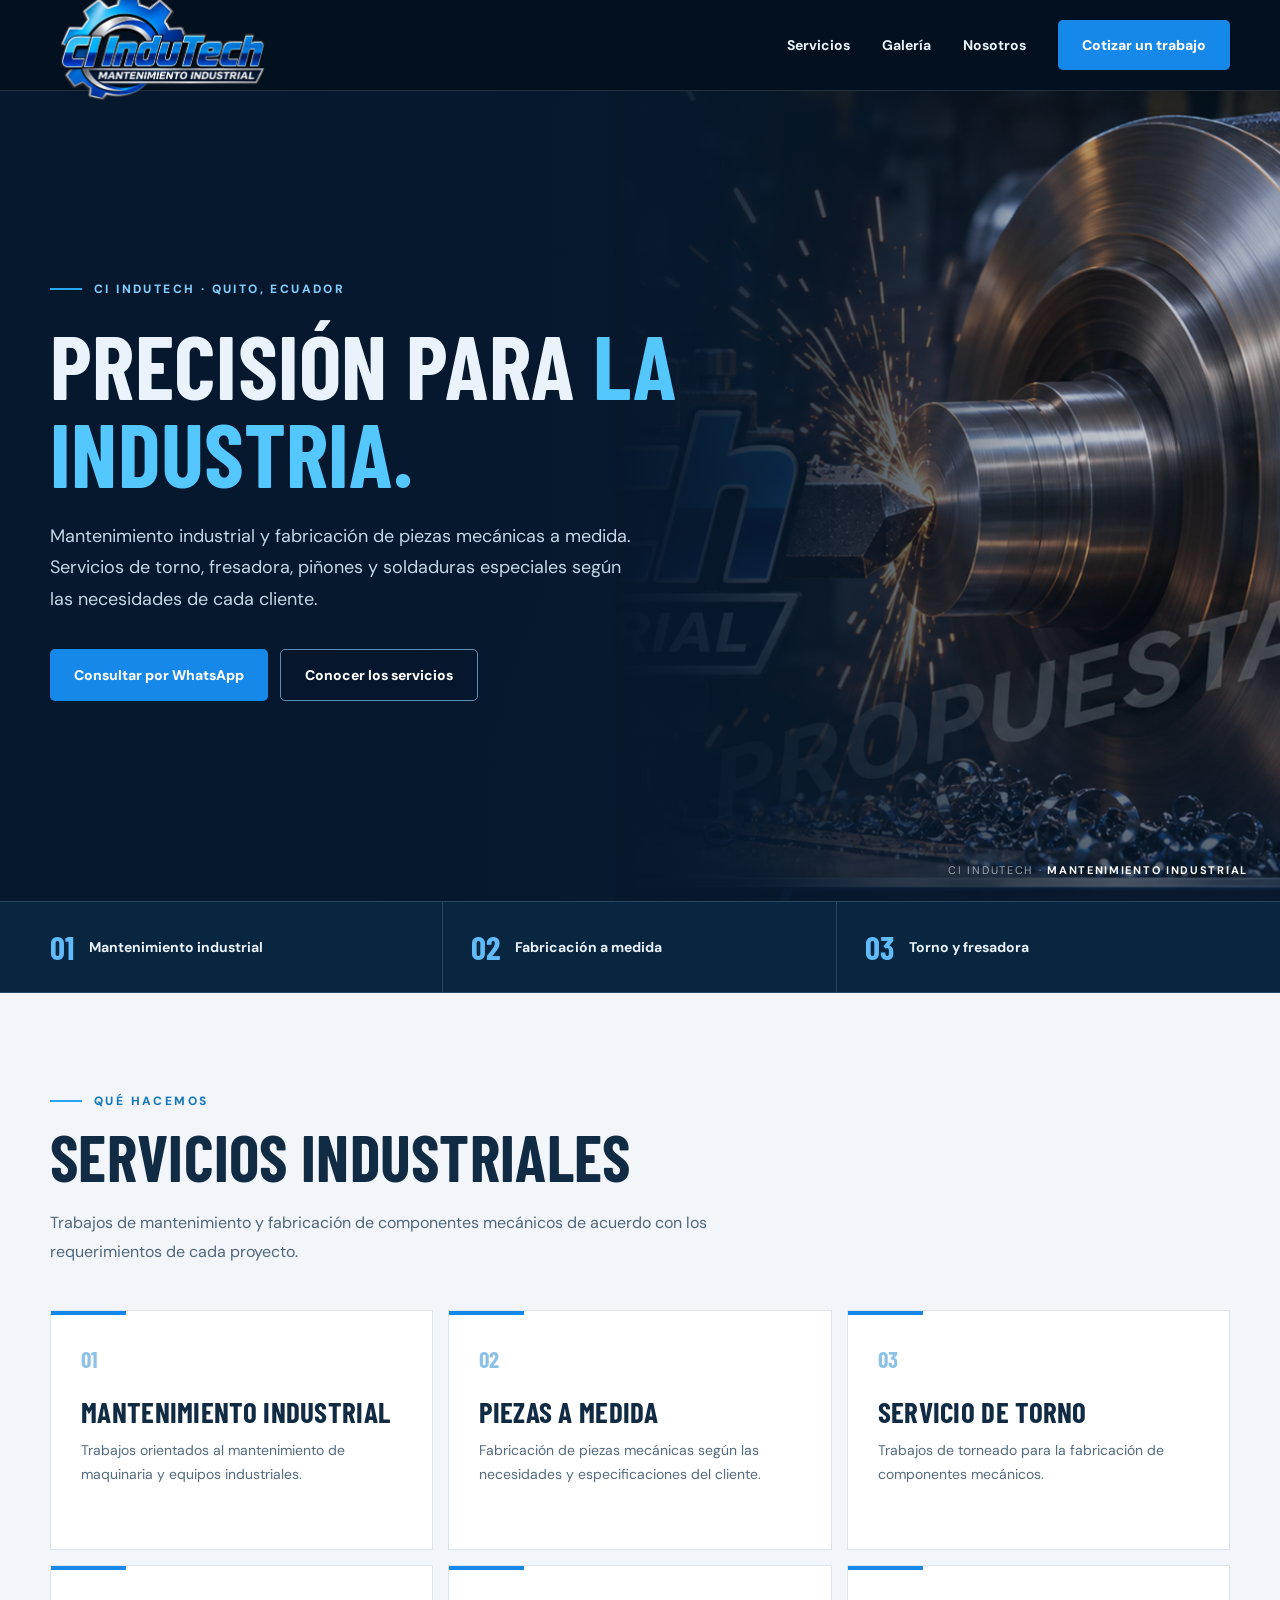
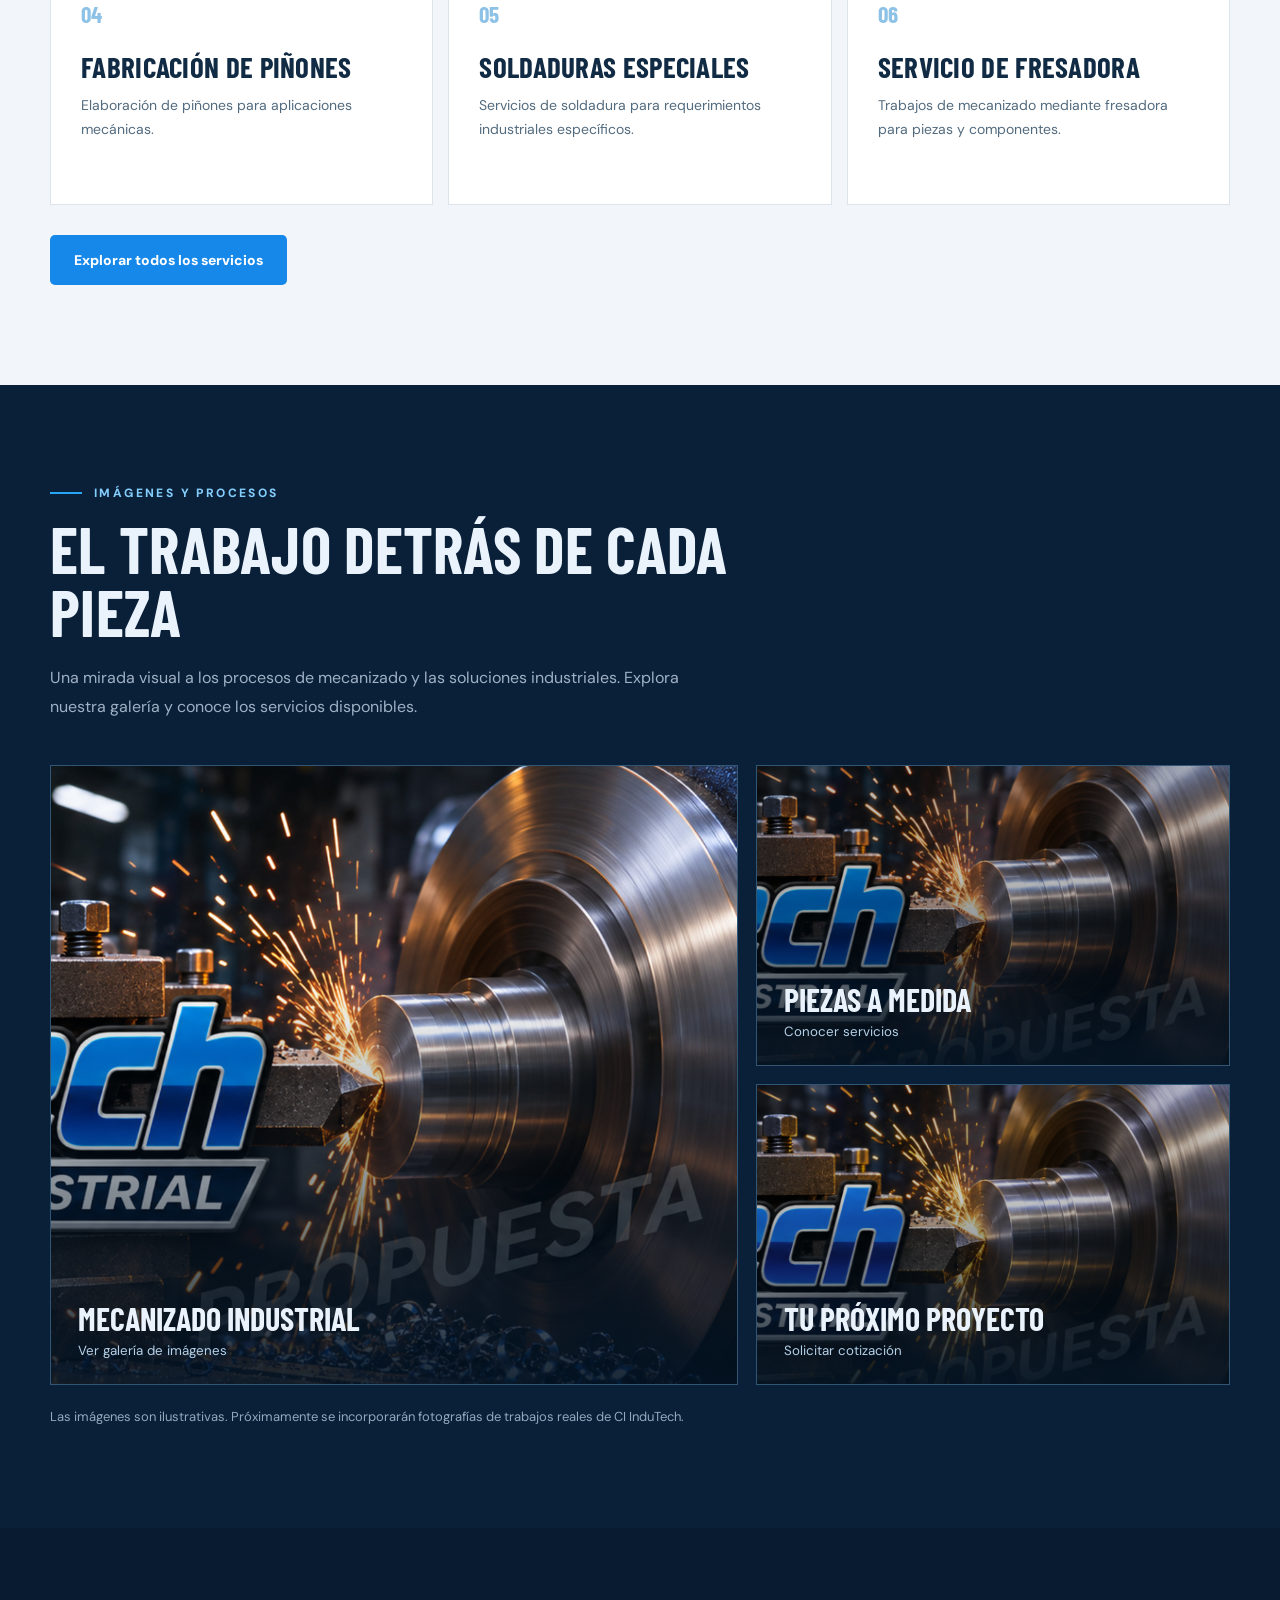
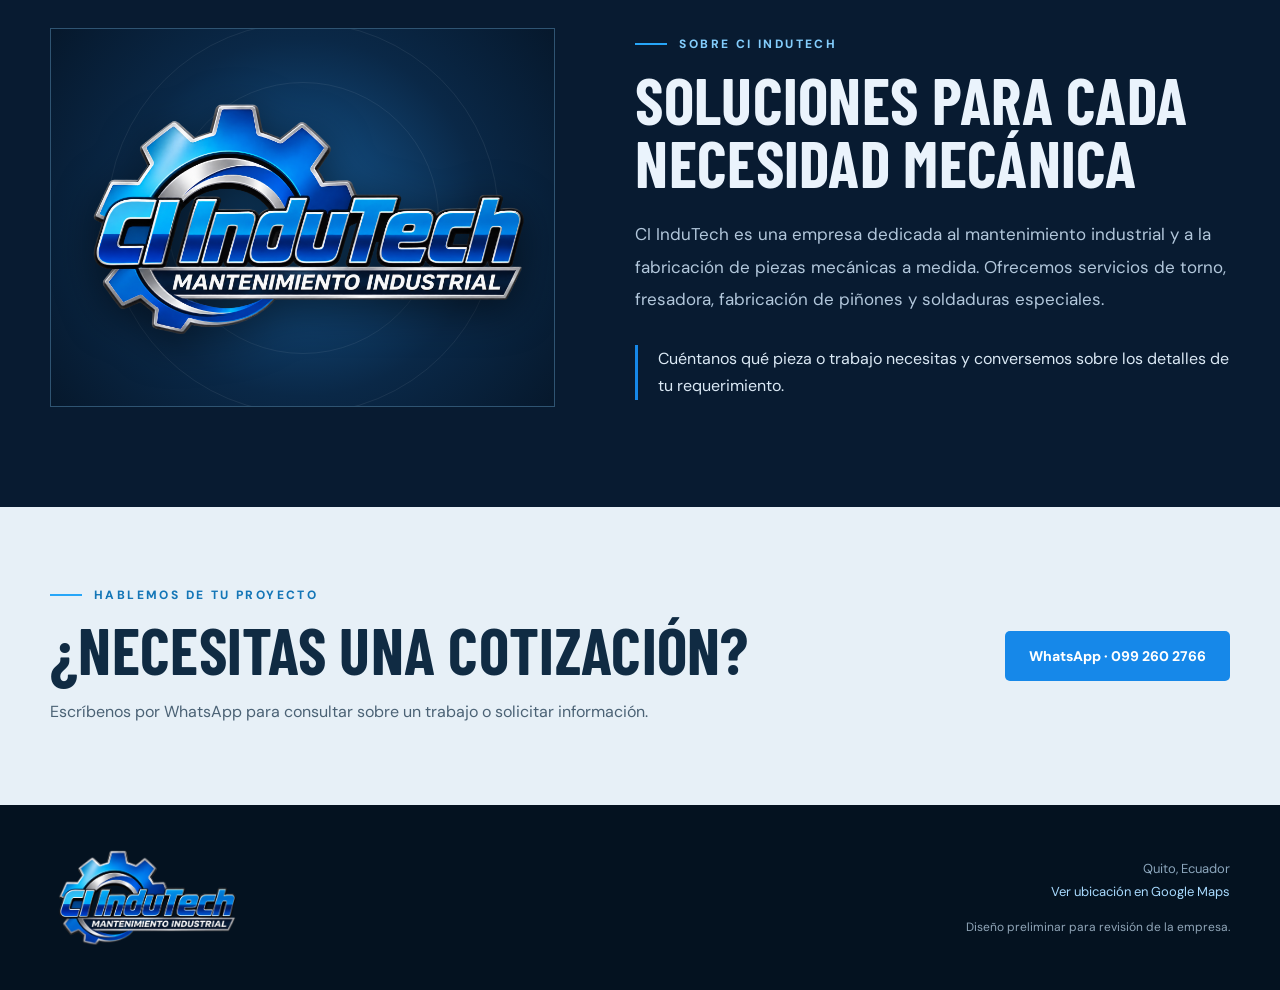
==== index.html @ ee95de96 "Publicar sitio web oficial de CI InduTech" ====
<!doctype html>
<html lang="es">
<head>
  <meta charset="UTF-8" />
  <meta name="viewport" content="width=device-width, initial-scale=1" />
  <meta name="theme-color" content="#07182d" />
  <meta name="description" content="CI InduTech en Quito. Mantenimiento industrial, fabricación de piezas a medida, servicios de torno y fresadora, piñones y soldaduras especiales." />
  <title>CI InduTech | Mantenimiento Industrial en Quito</title>
  <link rel="preconnect" href="https://fonts.googleapis.com" />
  <link rel="preconnect" href="https://fonts.gstatic.com" crossorigin />
  <link href="https://fonts.googleapis.com/css2?family=Barlow+Condensed:wght@500;600;700;800&family=DM+Sans:wght@400;500;600;700&display=swap" rel="stylesheet" />
  <style>
    :root{--navy:#07182d;--navy2:#0b2441;--blue:#1688e9;--cyan:#55c7ff;--text:#eaf3fc;--muted:#9fb1c5;--line:#29435c;--light:#f2f6fa}
    *{box-sizing:border-box}html{scroll-behavior:smooth}body{margin:0;background:var(--navy);font-family:'DM Sans',Arial,sans-serif;color:var(--text)}a{color:inherit;text-decoration:none}
    .container{width:min(1180px,calc(100% - 44px));margin:auto}header{position:relative;z-index:10;border-bottom:1px solid #ffffff22;background:rgba(4,16,32,.95)}
    .nav{height:90px;display:flex;align-items:center;justify-content:space-between;gap:25px}.brand img{display:block;width:220px;height:auto}.menu{display:flex;align-items:center;gap:32px;font-size:14px;font-weight:700}.menu a:not(.btn):hover{color:var(--cyan)}
    .btn{display:inline-flex;align-items:center;justify-content:center;gap:10px;background:var(--blue);padding:16px 24px;color:#fff;border-radius:5px;font-size:14px;font-weight:800;transition:.2s}.btn:hover{background:#0570c7;transform:translateY(-1px)}.btn.outline{border:1px solid #5f8eb2;background:#07182d91}.btn.outline:hover{background:#103a61}
    .hero{position:relative;overflow:hidden;min-height:690px;display:flex;align-items:center;background:linear-gradient(110deg,#051629 0%,#071b31 52%,#0b2b4c 100%)}
    .hero-photo{position:absolute;right:0;top:0;width:52%;height:100%;background:url('torno-taller.jpg') center center/cover no-repeat;opacity:.86;filter:saturate(.76)}.hero-photo:after{content:'';position:absolute;inset:0;background:linear-gradient(90deg,#06182e 0%,rgba(6,24,46,.12) 60%),linear-gradient(0deg,#06182eaa,transparent 40%)}
    .hero:after{content:'';position:absolute;inset:0;pointer-events:none;background:linear-gradient(90deg,#06182e 0%,rgba(6,24,46,.97) 30%,rgba(6,24,46,.65) 53%,transparent 87%)}.hero .container{position:relative;z-index:2;padding:90px 0 100px}
    .eyebrow{display:flex;align-items:center;gap:12px;text-transform:uppercase;color:#83cdfc;letter-spacing:2.4px;font-size:12px;font-weight:800}.eyebrow:before{content:'';display:block;width:32px;height:2px;background:#27a6f8}
    h1,h2,h3{font-family:'Barlow Condensed',Impact,sans-serif;text-transform:uppercase;margin:0;line-height:.98;letter-spacing:.3px}h1{font-size:clamp(56px,7vw,102px);max-width:760px;margin:24px 0}h1 span{color:var(--cyan)}.lead{max-width:590px;line-height:1.75;color:#c5d6e6;font-size:18px;margin:0 0 34px}.hero-actions{display:flex;flex-wrap:wrap;gap:12px}
    .hero-mark{position:absolute;right:32px;bottom:24px;color:#ffffff8f;font-size:11px;letter-spacing:1.7px;text-transform:uppercase;z-index:3}.hero-mark strong{color:white}
    .strip{border-top:1px solid #294965;border-bottom:1px solid #294965;background:#082640}.strip-grid{display:grid;grid-template-columns:repeat(3,1fr)}.strip-grid div{padding:25px 28px;border-right:1px solid #244761;display:flex;align-items:center;gap:15px;font-weight:700;font-size:14px}.strip-grid div:first-child{padding-left:0}.strip-grid div:last-child{border:0}.strip-grid span{font-family:'Barlow Condensed';font-size:33px;color:#61bbf9}
    section{padding:100px 0}.section-head{max-width:680px;margin-bottom:44px}.section-head p{font-size:16px;color:var(--muted);line-height:1.8}.section-head h2{font-size:clamp(43px,5vw,68px);margin:17px 0 20px}
    .services{background:var(--light);color:#102b43}.services .eyebrow{color:#1677bb}.services .section-head p{color:#50667a}.service-grid{display:grid;grid-template-columns:repeat(3,1fr);gap:15px}.service{background:#fff;padding:34px 30px;min-height:240px;border:1px solid #dce5ec;position:relative;overflow:hidden;transition:.2s}.service:hover{border-color:#60aee4;transform:translateY(-3px);box-shadow:0 13px 34px #0f335013}.service:before{content:'';position:absolute;top:0;left:0;height:4px;width:75px;background:var(--blue)}.service-num{font-family:'Barlow Condensed';color:#8dc2e6;font-size:23px;font-weight:700}.service h3{font-size:29px;margin:25px 0 12px}.service p{font-size:14px;line-height:1.7;color:#536b7e;margin:0}
    .about{background:#081b31}.about-grid{display:grid;grid-template-columns:.85fr 1fr;gap:80px;align-items:center}.about-art{aspect-ratio:4/3;background:radial-gradient(circle at center,#165994,#0a2847 57%,#06182c);display:flex;align-items:center;justify-content:center;border:1px solid #2f5472;position:relative;overflow:hidden}.about-art:before,.about-art:after{content:'';position:absolute;width:390px;height:390px;border:1px solid #ffffff12;border-radius:50%}.about-art:after{width:270px;height:270px}.about-art img{position:relative;z-index:1;width:min(92%,490px);filter:drop-shadow(0 10px 20px #0008)}.about h2{font-size:clamp(42px,5vw,67px);margin:17px 0 24px}.about p{font-size:17px;line-height:1.9;color:#b2c7db}.detail{border-left:3px solid var(--blue);padding-left:20px;margin-top:30px;color:#dbe9f5;font-size:16px;line-height:1.7}
    .contact{background:#e7f0f7;color:#102b43;padding:80px 0}.contact-grid{display:grid;grid-template-columns:1fr auto;align-items:center;gap:35px}.contact h2{font-size:clamp(42px,5vw,64px);margin:16px 0}.contact p{margin:0;color:#4b6275;line-height:1.7}.contact .eyebrow{color:#1476b7}.contact .btn{white-space:nowrap}
    .work{background:#0a2038}.work-grid{display:grid;grid-template-columns:1.45fr 1fr;gap:18px}.work-item{display:block;position:relative;min-height:300px;overflow:hidden;border:1px solid #315674;background:#102c4b}.work-item:first-child{grid-row:span 2;min-height:620px}.work-item img{width:100%;height:100%;position:absolute;inset:0;object-fit:cover;transition:transform .4s}.work-item:hover img{transform:scale(1.05)}.work-item:after{content:'';position:absolute;inset:0;background:linear-gradient(0deg,#031323e8,transparent 65%)}.work-caption{position:absolute;z-index:2;left:27px;bottom:25px;right:27px}.work-caption strong{display:block;font-family:'Barlow Condensed';text-transform:uppercase;font-size:32px;line-height:1}.work-caption small{display:block;color:#b5d0e7;margin-top:8px}.work-actions{margin-top:30px}.notice{font-size:13px;color:#91a9bd;line-height:1.6;margin:22px 0 0}
    footer{background:#041220;padding:45px 0}.footer-grid{display:flex;gap:25px;align-items:center;justify-content:space-between}.footer-grid img{width:190px}.footer-right{text-align:right;color:#8ca6bc;font-size:13px;line-height:1.8}.footer-right a{color:#a8dafe}.small{font-size:12px;color:#91a6b8;margin-top:13px}
    @media(max-width:850px){.nav{height:80px}.brand img{width:172px}.menu{gap:15px}.menu .nav-section{display:none}.hero{min-height:620px}.hero-photo{width:100%;opacity:.39}.hero:after{background:linear-gradient(90deg,#051629ed,#0516298c)}.hero .container{padding:72px 0}.strip-grid{grid-template-columns:1fr}.strip-grid div{padding:15px 0;border-right:0;border-bottom:1px solid #244761}.strip-grid div:last-child{border-bottom:0}.service-grid{grid-template-columns:repeat(2,1fr)}.about-grid{grid-template-columns:1fr;gap:35px}.about-art{max-width:620px}.work-grid{grid-template-columns:1fr}.work-item:first-child{grid-row:auto;min-height:360px}.work-item{min-height:260px}.contact-grid{grid-template-columns:1fr}.contact .btn{justify-self:start}}
    @media(max-width:540px){.container{width:min(100% - 32px,1180px)}.nav{height:72px}.brand img{width:145px}.menu .btn{padding:11px 13px;font-size:12px}.hero{min-height:590px}.eyebrow{font-size:11px;letter-spacing:1.5px}h1{font-size:59px}.lead{font-size:16px}.hero-actions{flex-direction:column;align-items:stretch}.service-grid{grid-template-columns:1fr}.service{min-height:185px}.service h3{margin-top:18px}section{padding:73px 0}.footer-grid{flex-direction:column;align-items:flex-start}.footer-right{text-align:left}}
  </style>
</head>
<body>
  <header><div class="container nav"><a class="brand" href="index.html" aria-label="CI InduTech, inicio"><img src="logo-ci-indutech.png" alt="CI InduTech, Mantenimiento Industrial" /></a><nav class="menu" aria-label="Navegación principal"><a class="nav-section" href="servicios.html">Servicios</a><a class="nav-section" href="galeria.html">Galería</a><a class="nav-section" href="#nosotros">Nosotros</a><a class="btn" href="contacto.html">Cotizar un trabajo</a></nav></div></header>
  <main>
    <section class="hero" id="inicio"><div class="hero-photo" role="img" aria-label="Imagen ilustrativa de trabajo con torno industrial"></div><div class="container"><div class="eyebrow">CI InduTech · Quito, Ecuador</div><h1>Precisión para <span>la industria.</span></h1><p class="lead">Mantenimiento industrial y fabricación de piezas mecánicas a medida. Servicios de torno, fresadora, piñones y soldaduras especiales según las necesidades de cada cliente.</p><div class="hero-actions"><a class="btn" href="https://wa.me/593992602766?text=Hola%2C%20quisiera%20consultar%20por%20un%20trabajo%20con%20CI%20InduTech" target="_blank" rel="noopener noreferrer">Consultar por WhatsApp</a><a class="btn outline" href="#servicios">Conocer los servicios</a></div></div><div class="hero-mark">CI InduTech · <strong>Mantenimiento industrial</strong></div></section>
    <div class="strip"><div class="container strip-grid"><div><span>01</span> Mantenimiento industrial</div><div><span>02</span> Fabricación a medida</div><div><span>03</span> Torno y fresadora</div></div></div>
    <section class="services" id="servicios"><div class="container"><div class="section-head"><div class="eyebrow">Qué hacemos</div><h2>Servicios industriales</h2><p>Trabajos de mantenimiento y fabricación de componentes mecánicos de acuerdo con los requerimientos de cada proyecto.</p></div><div class="service-grid">
      <article class="service"><div class="service-num">01</div><h3>Mantenimiento industrial</h3><p>Trabajos orientados al mantenimiento de maquinaria y equipos industriales.</p></article>
      <article class="service"><div class="service-num">02</div><h3>Piezas a medida</h3><p>Fabricación de piezas mecánicas según las necesidades y especificaciones del cliente.</p></article>
      <article class="service"><div class="service-num">03</div><h3>Servicio de torno</h3><p>Trabajos de torneado para la fabricación de componentes mecánicos.</p></article>
      <article class="service"><div class="service-num">04</div><h3>Fabricación de piñones</h3><p>Elaboración de piñones para aplicaciones mecánicas.</p></article>
      <article class="service"><div class="service-num">05</div><h3>Soldaduras especiales</h3><p>Servicios de soldadura para requerimientos industriales específicos.</p></article>
      <article class="service"><div class="service-num">06</div><h3>Servicio de fresadora</h3><p>Trabajos de mecanizado mediante fresadora para piezas y componentes.</p></article>
    </div><div class="work-actions"><a class="btn" href="servicios.html">Explorar todos los servicios</a></div></section>
    <section class="work" id="galeria"><div class="container"><div class="section-head"><div class="eyebrow">Imágenes y procesos</div><h2>El trabajo detrás de cada pieza</h2><p>Una mirada visual a los procesos de mecanizado y las soluciones industriales. Explora nuestra galería y conoce los servicios disponibles.</p></div><div class="work-grid"><a class="work-item" href="galeria.html"><img src="torno-taller.jpg" alt="Torno industrial durante un proceso de mecanizado, imagen ilustrativa" loading="lazy"><span class="work-caption"><strong>Mecanizado industrial</strong><small>Ver galería de imágenes</small></span></a><a class="work-item" href="servicios.html"><img src="torno-taller.jpg" alt="Detalles de taller industrial, imagen ilustrativa" loading="lazy" style="object-position:80% center;filter:brightness(.75)"><span class="work-caption"><strong>Piezas a medida</strong><small>Conocer servicios</small></span></a><a class="work-item" href="contacto.html"><img src="torno-taller.jpg" alt="Equipo industrial, imagen ilustrativa" loading="lazy" style="object-position:20% center;filter:hue-rotate(10deg) brightness(.8)"><span class="work-caption"><strong>Tu próximo proyecto</strong><small>Solicitar cotización</small></span></a></div><p class="notice">Las imágenes son ilustrativas. Próximamente se incorporarán fotografías de trabajos reales de CI InduTech.</p></div></section>
    <section class="about" id="nosotros"><div class="container about-grid"><div class="about-art"><img src="logo-ci-indutech.png" alt="Logotipo original de CI InduTech" loading="lazy" /></div><div><div class="eyebrow">Sobre CI InduTech</div><h2>Soluciones para cada necesidad mecánica</h2><p>CI InduTech es una empresa dedicada al mantenimiento industrial y a la fabricación de piezas mecánicas a medida. Ofrecemos servicios de torno, fresadora, fabricación de piñones y soldaduras especiales.</p><div class="detail">Cuéntanos qué pieza o trabajo necesitas y conversemos sobre los detalles de tu requerimiento.</div></div></div></section>
    <section class="contact" id="contacto"><div class="container contact-grid"><div><div class="eyebrow">Hablemos de tu proyecto</div><h2>¿Necesitas una cotización?</h2><p>Escríbenos por WhatsApp para consultar sobre un trabajo o solicitar información.</p></div><a class="btn" href="https://wa.me/593992602766?text=Hola%2C%20quisiera%20solicitar%20una%20cotizaci%C3%B3n%20a%20CI%20InduTech" target="_blank" rel="noopener noreferrer">WhatsApp · 099 260 2766</a></div></section>
  </main>
  <footer><div class="container footer-grid"><img src="logo-ci-indutech.png" alt="CI InduTech" loading="lazy" /><div class="footer-right">Quito, Ecuador<br/><a href="https://www.google.com/maps?q=-0.0807784,-78.4387589" target="_blank" rel="noopener noreferrer">Ver ubicación en Google Maps</a><div class="small">Diseño preliminar para revisión de la empresa.</div></div></div></footer>
</body>
</html>
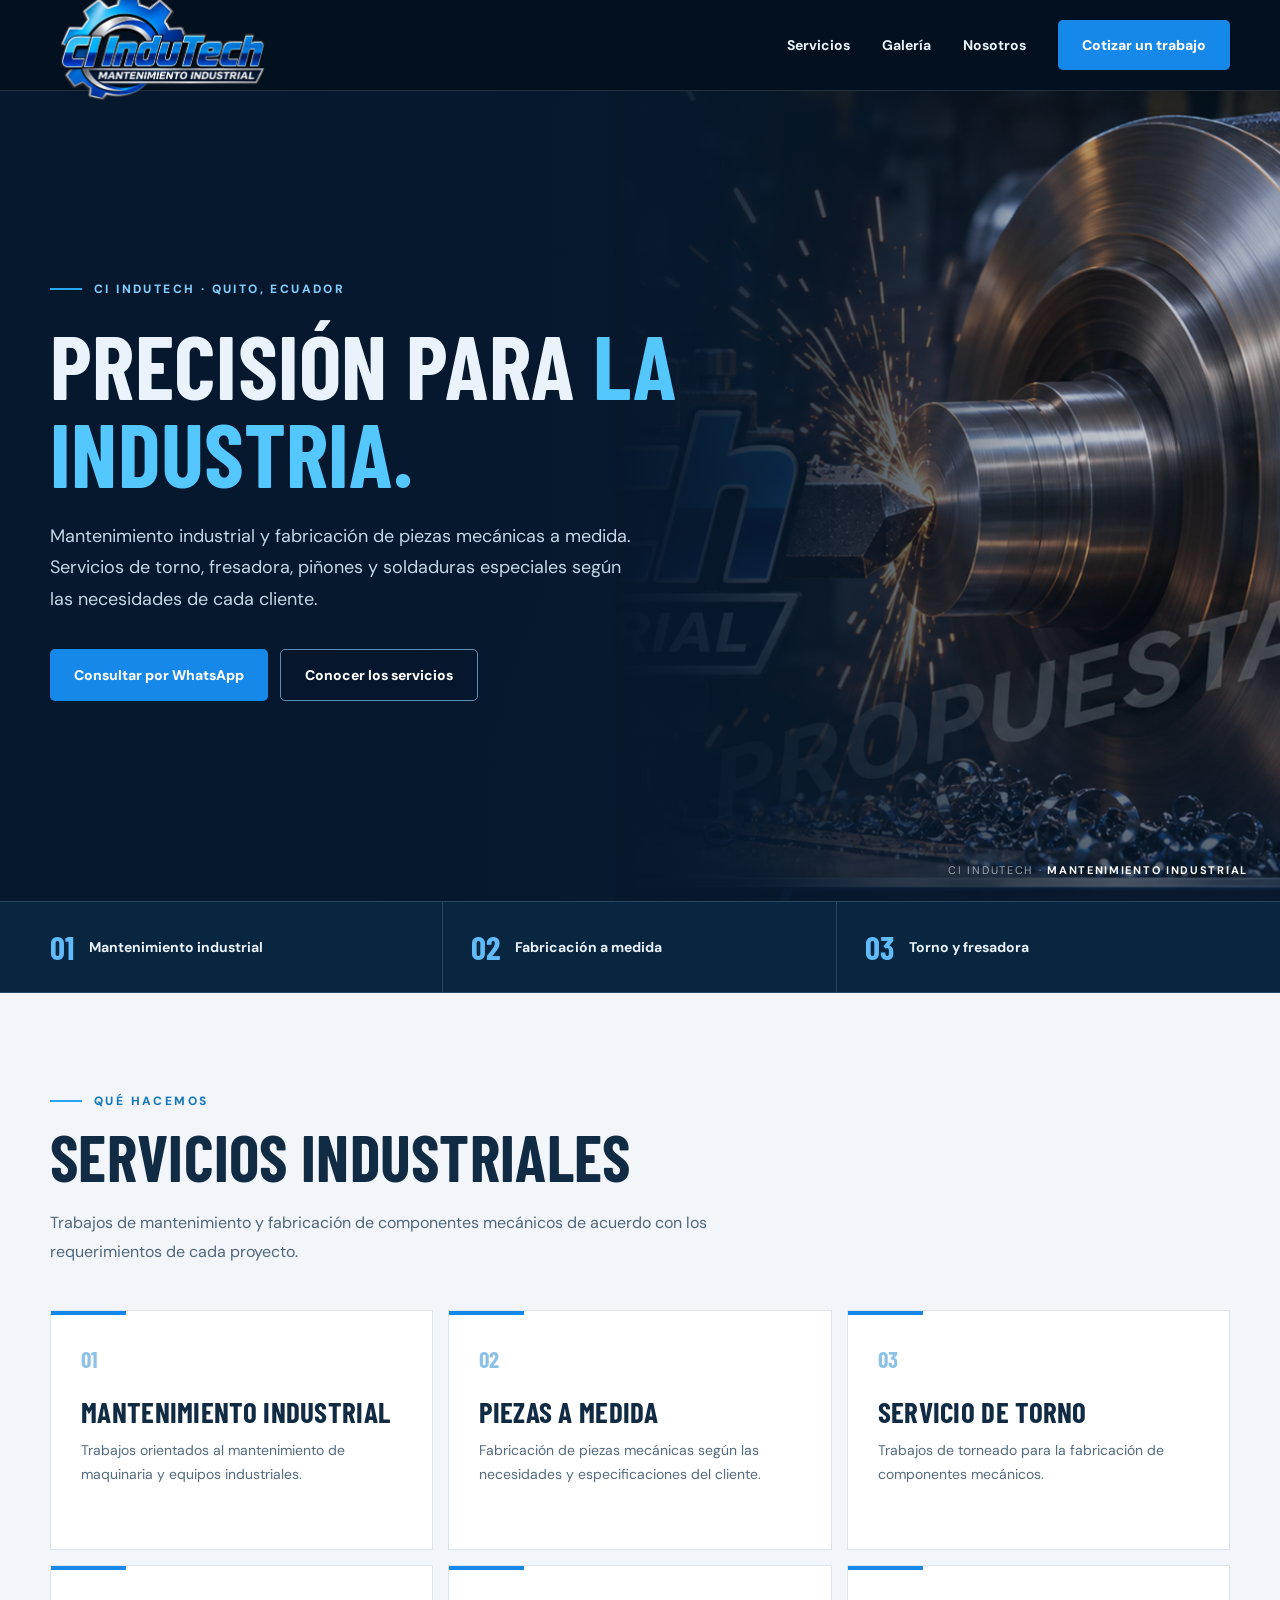
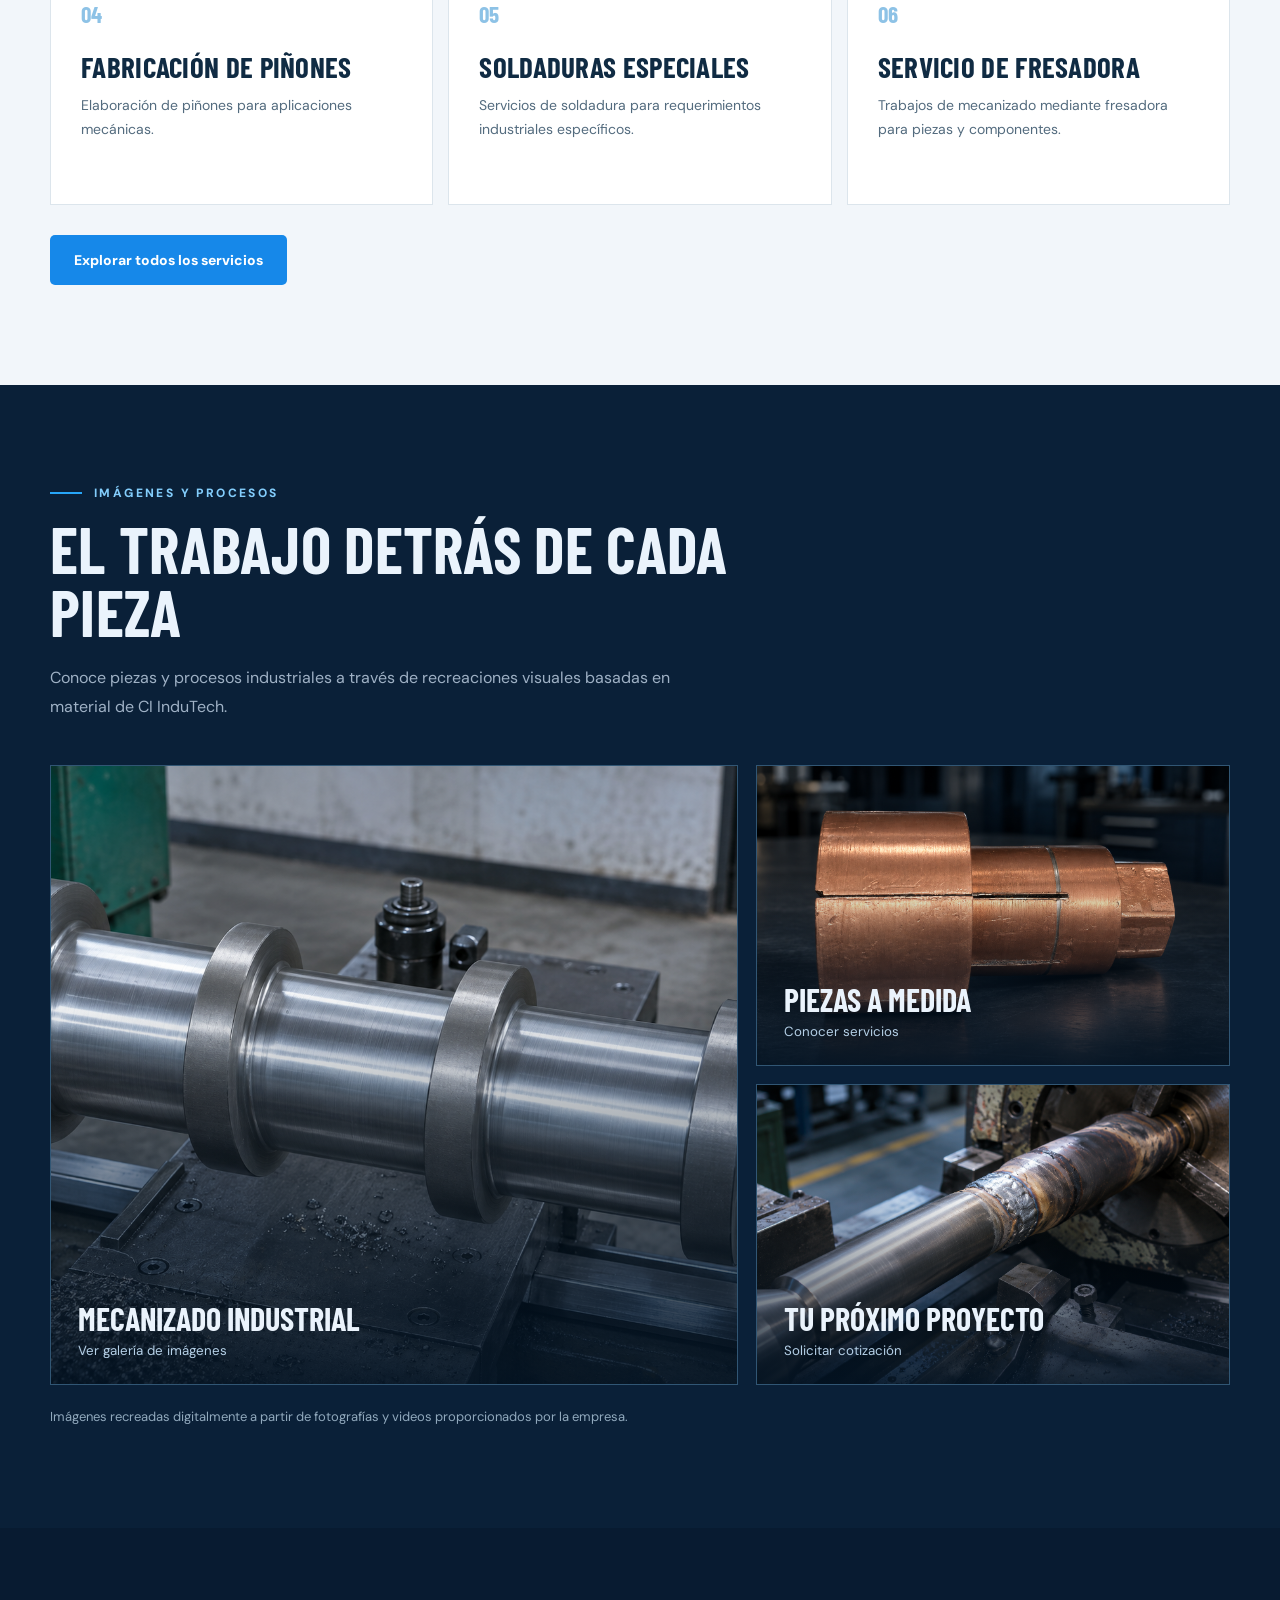
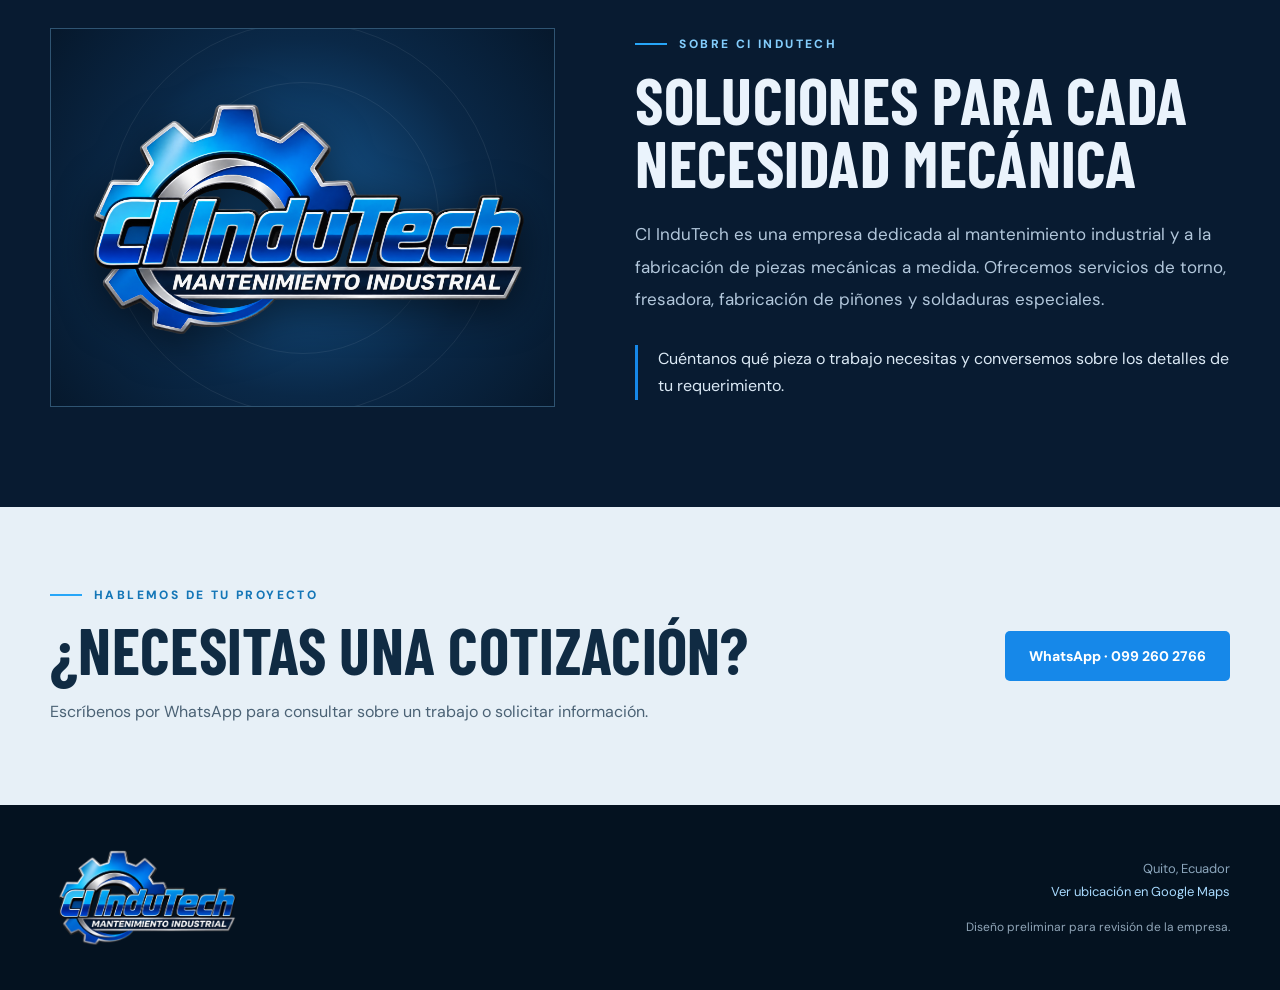
==== commit 3d1f23df: "Actualizar galería con recreaciones basadas en trabajos de InduTech" ====
--- a/index.html
+++ b/index.html
@@ -45,7 +45,7 @@
       <article class="service"><div class="service-num">05</div><h3>Soldaduras especiales</h3><p>Servicios de soldadura para requerimientos industriales específicos.</p></article>
       <article class="service"><div class="service-num">06</div><h3>Servicio de fresadora</h3><p>Trabajos de mecanizado mediante fresadora para piezas y componentes.</p></article>
     </div><div class="work-actions"><a class="btn" href="servicios.html">Explorar todos los servicios</a></div></section>
-    <section class="work" id="galeria"><div class="container"><div class="section-head"><div class="eyebrow">Imágenes y procesos</div><h2>El trabajo detrás de cada pieza</h2><p>Una mirada visual a los procesos de mecanizado y las soluciones industriales. Explora nuestra galería y conoce los servicios disponibles.</p></div><div class="work-grid"><a class="work-item" href="galeria.html"><img src="torno-taller.jpg" alt="Torno industrial durante un proceso de mecanizado, imagen ilustrativa" loading="lazy"><span class="work-caption"><strong>Mecanizado industrial</strong><small>Ver galería de imágenes</small></span></a><a class="work-item" href="servicios.html"><img src="torno-taller.jpg" alt="Detalles de taller industrial, imagen ilustrativa" loading="lazy" style="object-position:80% center;filter:brightness(.75)"><span class="work-caption"><strong>Piezas a medida</strong><small>Conocer servicios</small></span></a><a class="work-item" href="contacto.html"><img src="torno-taller.jpg" alt="Equipo industrial, imagen ilustrativa" loading="lazy" style="object-position:20% center;filter:hue-rotate(10deg) brightness(.8)"><span class="work-caption"><strong>Tu próximo proyecto</strong><small>Solicitar cotización</small></span></a></div><p class="notice">Las imágenes son ilustrativas. Próximamente se incorporarán fotografías de trabajos reales de CI InduTech.</p></div></section>
+    <section class="work" id="galeria"><div class="container"><div class="section-head"><div class="eyebrow">Imágenes y procesos</div><h2>El trabajo detrás de cada pieza</h2><p>Conoce piezas y procesos industriales a través de recreaciones visuales basadas en material de CI InduTech.</p></div><div class="work-grid"><a class="work-item" href="galeria.html"><img src="recreacion-eje-mecanizado.png" alt="Recreación visual de eje mecanizado en torno" loading="lazy"><span class="work-caption"><strong>Mecanizado industrial</strong><small>Ver galería de imágenes</small></span></a><a class="work-item" href="servicios.html"><img src="recreacion-pieza-cobre.png" alt="Recreación visual de pieza de cobre mecanizada" loading="lazy"><span class="work-caption"><strong>Piezas a medida</strong><small>Conocer servicios</small></span></a><a class="work-item" href="contacto.html"><img src="recreacion-reparacion-eje.png" alt="Recreación visual de reparación de eje en torno" loading="lazy"><span class="work-caption"><strong>Tu próximo proyecto</strong><small>Solicitar cotización</small></span></a></div><p class="notice">Imágenes recreadas digitalmente a partir de fotografías y videos proporcionados por la empresa.</p></div></section>
     <section class="about" id="nosotros"><div class="container about-grid"><div class="about-art"><img src="logo-ci-indutech.png" alt="Logotipo original de CI InduTech" loading="lazy" /></div><div><div class="eyebrow">Sobre CI InduTech</div><h2>Soluciones para cada necesidad mecánica</h2><p>CI InduTech es una empresa dedicada al mantenimiento industrial y a la fabricación de piezas mecánicas a medida. Ofrecemos servicios de torno, fresadora, fabricación de piñones y soldaduras especiales.</p><div class="detail">Cuéntanos qué pieza o trabajo necesitas y conversemos sobre los detalles de tu requerimiento.</div></div></div></section>
     <section class="contact" id="contacto"><div class="container contact-grid"><div><div class="eyebrow">Hablemos de tu proyecto</div><h2>¿Necesitas una cotización?</h2><p>Escríbenos por WhatsApp para consultar sobre un trabajo o solicitar información.</p></div><a class="btn" href="https://wa.me/593992602766?text=Hola%2C%20quisiera%20solicitar%20una%20cotizaci%C3%B3n%20a%20CI%20InduTech" target="_blank" rel="noopener noreferrer">WhatsApp · 099 260 2766</a></div></section>
   </main>
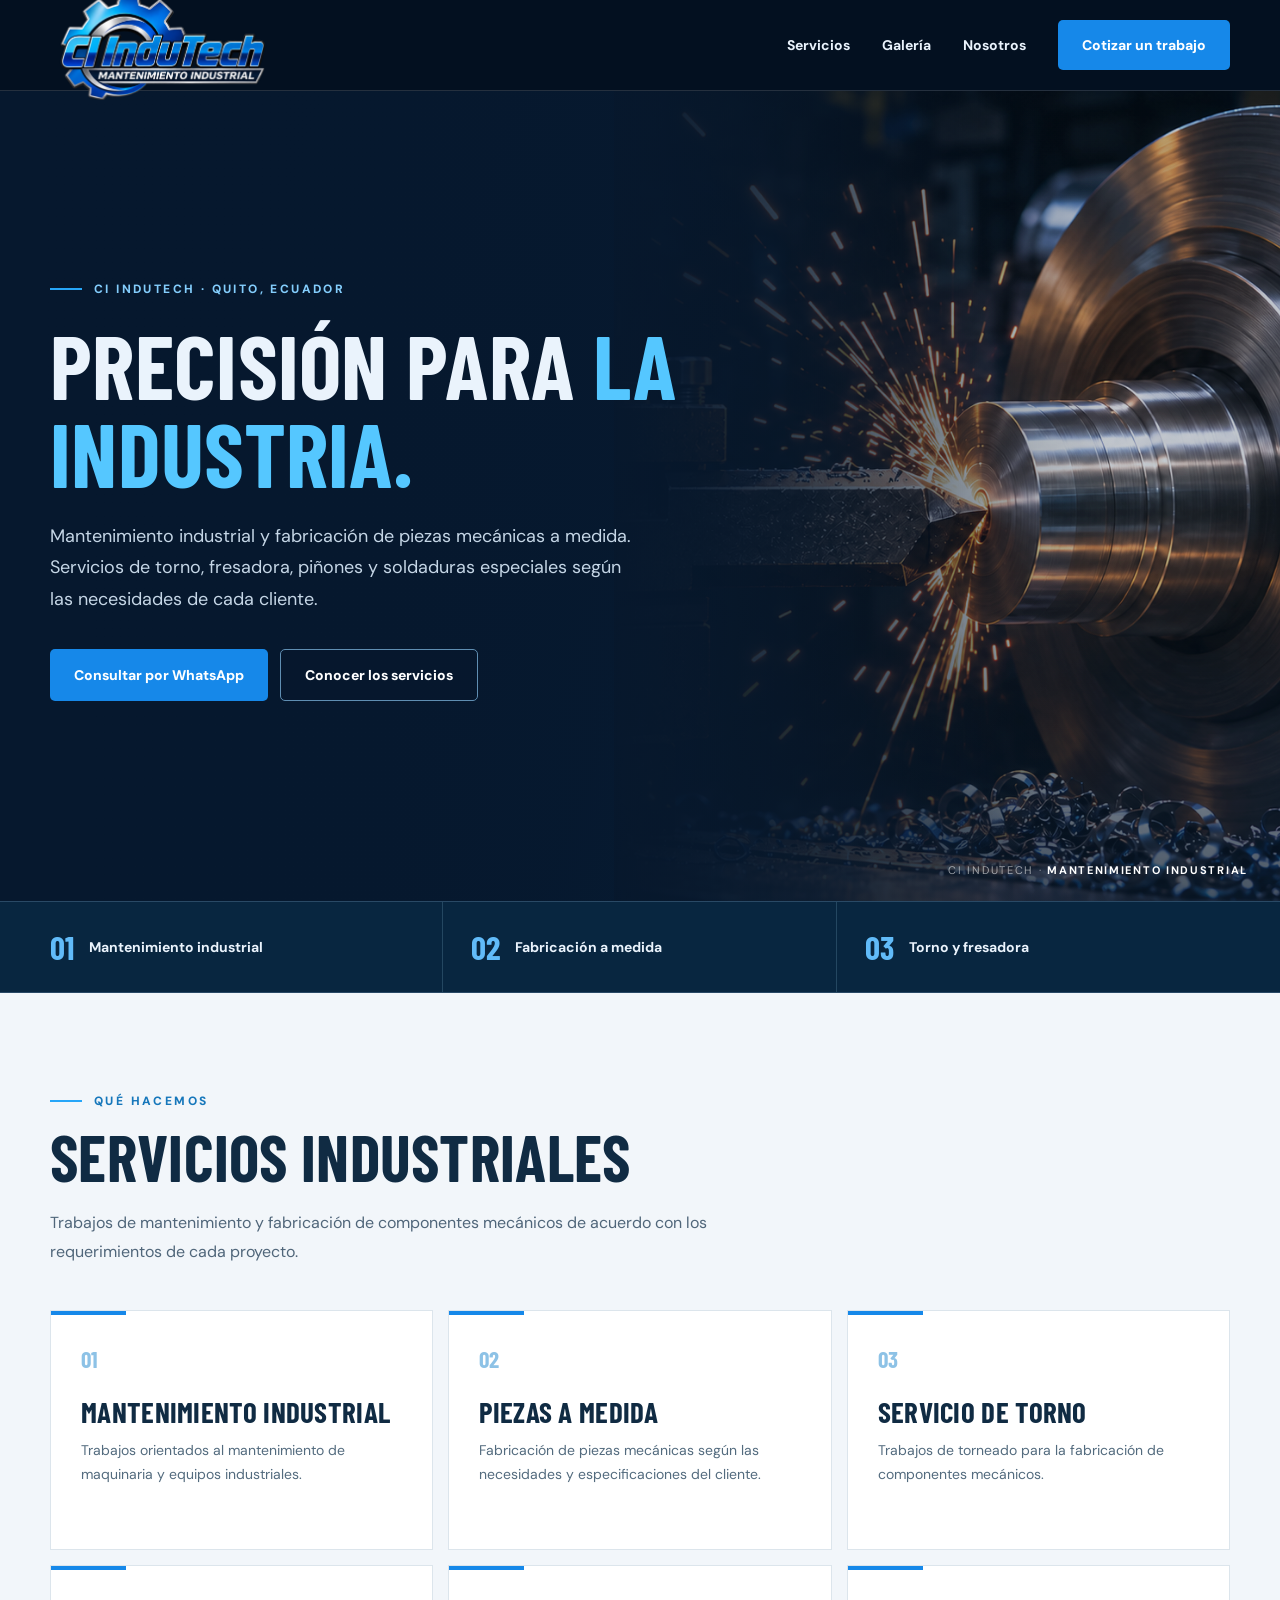
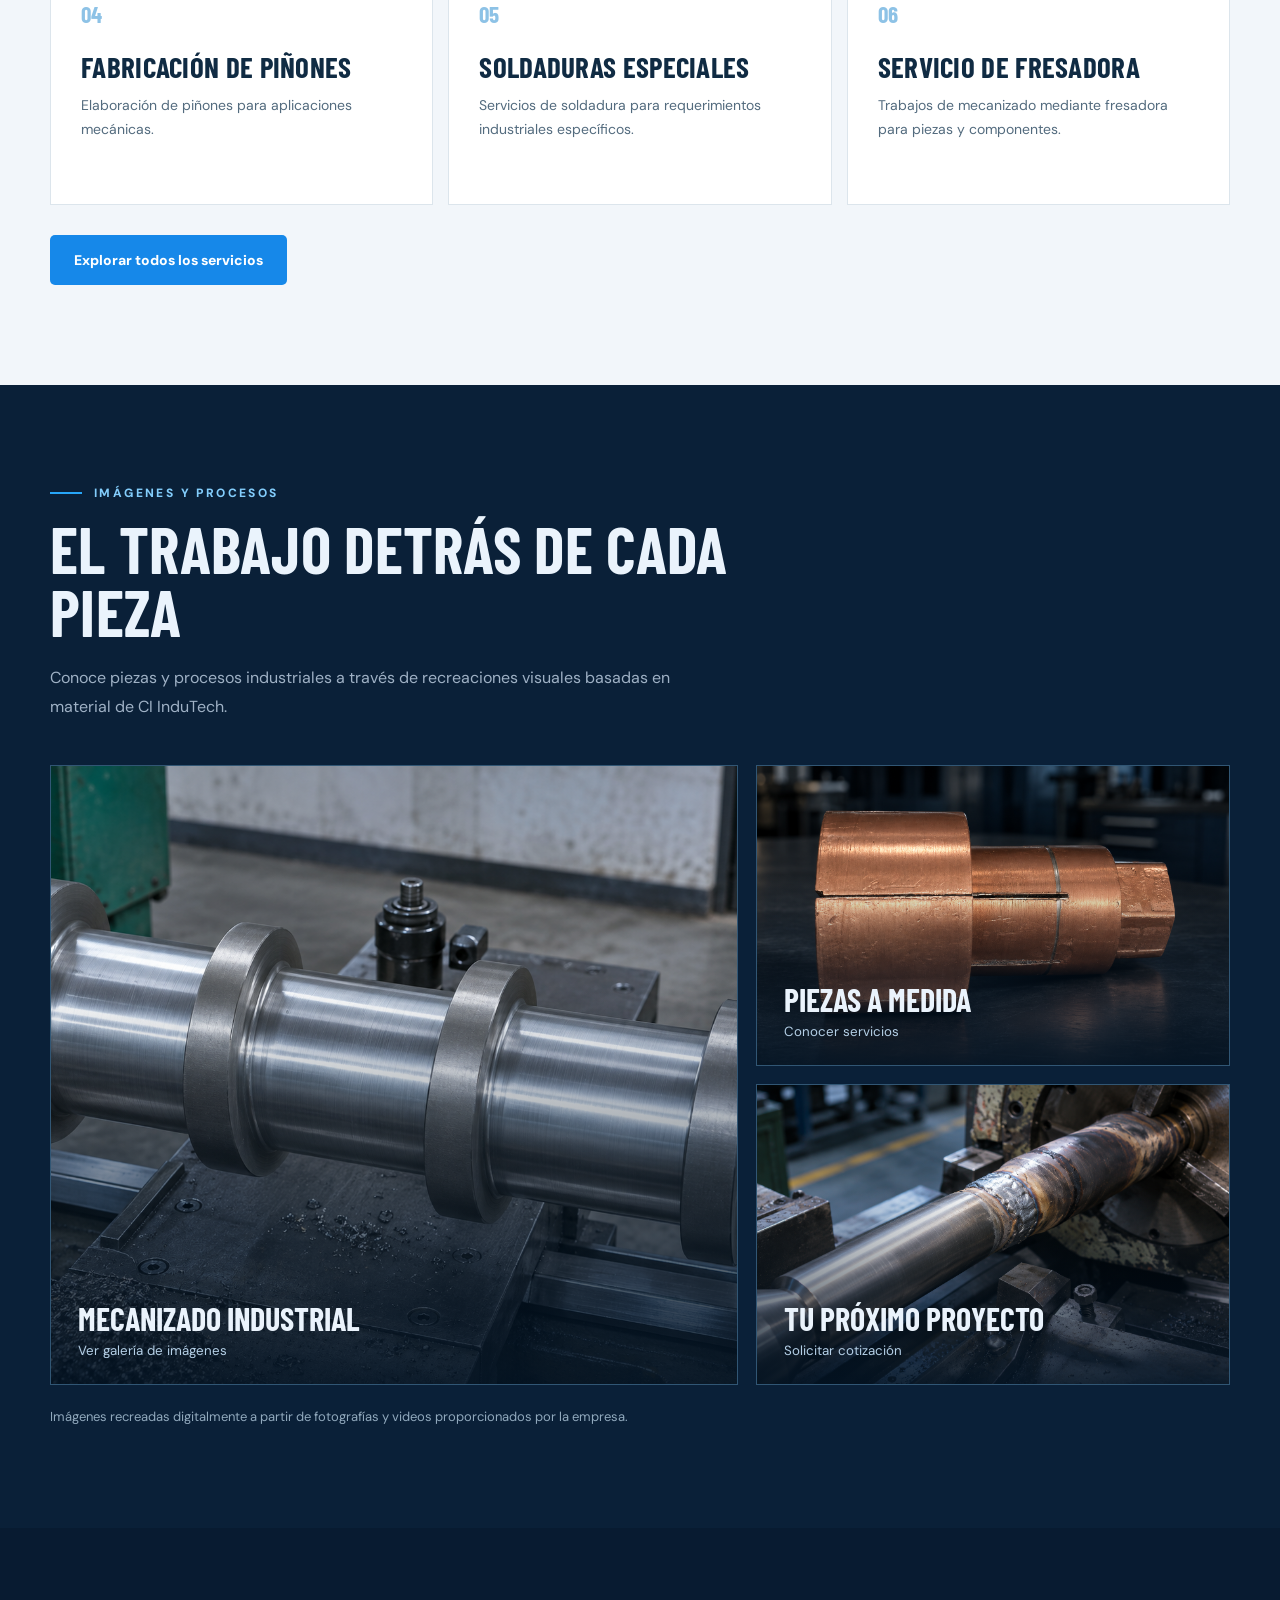
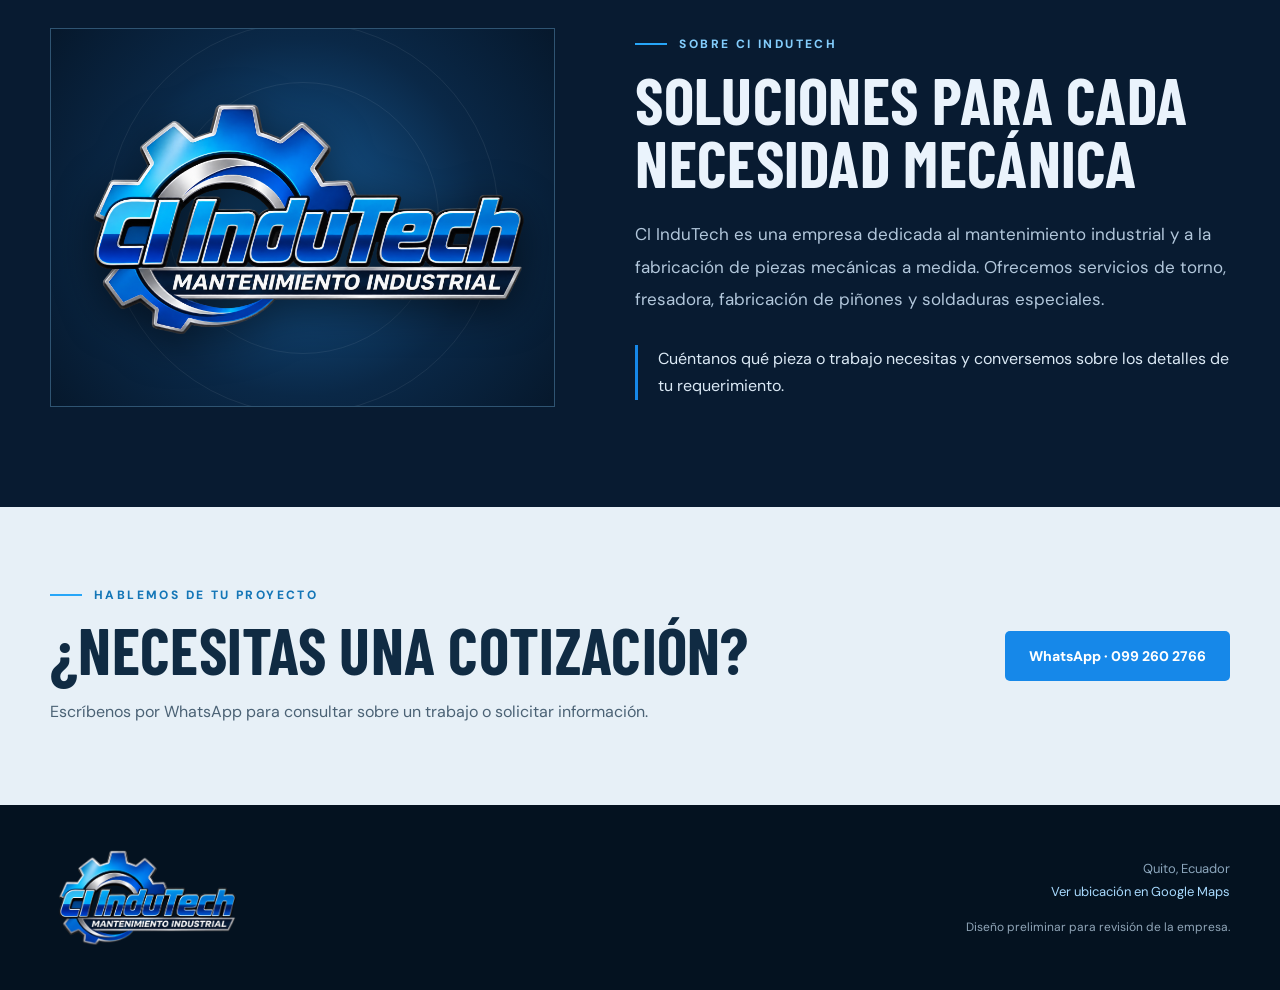
==== commit ed5a49d0: "Quitar marca de agua de la portada" ====
--- a/index.html
+++ b/index.html
@@ -16,7 +16,7 @@
     .nav{height:90px;display:flex;align-items:center;justify-content:space-between;gap:25px}.brand img{display:block;width:220px;height:auto}.menu{display:flex;align-items:center;gap:32px;font-size:14px;font-weight:700}.menu a:not(.btn):hover{color:var(--cyan)}
     .btn{display:inline-flex;align-items:center;justify-content:center;gap:10px;background:var(--blue);padding:16px 24px;color:#fff;border-radius:5px;font-size:14px;font-weight:800;transition:.2s}.btn:hover{background:#0570c7;transform:translateY(-1px)}.btn.outline{border:1px solid #5f8eb2;background:#07182d91}.btn.outline:hover{background:#103a61}
     .hero{position:relative;overflow:hidden;min-height:690px;display:flex;align-items:center;background:linear-gradient(110deg,#051629 0%,#071b31 52%,#0b2b4c 100%)}
-    .hero-photo{position:absolute;right:0;top:0;width:52%;height:100%;background:url('torno-taller.jpg') center center/cover no-repeat;opacity:.86;filter:saturate(.76)}.hero-photo:after{content:'';position:absolute;inset:0;background:linear-gradient(90deg,#06182e 0%,rgba(6,24,46,.12) 60%),linear-gradient(0deg,#06182eaa,transparent 40%)}
+    .hero-photo{position:absolute;right:0;top:0;width:52%;height:100%;background:url('portada-torno-sin-marca.png') center center/cover no-repeat;opacity:.86;filter:saturate(.76)}.hero-photo:after{content:'';position:absolute;inset:0;background:linear-gradient(90deg,#06182e 0%,rgba(6,24,46,.12) 60%),linear-gradient(0deg,#06182eaa,transparent 40%)}
     .hero:after{content:'';position:absolute;inset:0;pointer-events:none;background:linear-gradient(90deg,#06182e 0%,rgba(6,24,46,.97) 30%,rgba(6,24,46,.65) 53%,transparent 87%)}.hero .container{position:relative;z-index:2;padding:90px 0 100px}
     .eyebrow{display:flex;align-items:center;gap:12px;text-transform:uppercase;color:#83cdfc;letter-spacing:2.4px;font-size:12px;font-weight:800}.eyebrow:before{content:'';display:block;width:32px;height:2px;background:#27a6f8}
     h1,h2,h3{font-family:'Barlow Condensed',Impact,sans-serif;text-transform:uppercase;margin:0;line-height:.98;letter-spacing:.3px}h1{font-size:clamp(56px,7vw,102px);max-width:760px;margin:24px 0}h1 span{color:var(--cyan)}.lead{max-width:590px;line-height:1.75;color:#c5d6e6;font-size:18px;margin:0 0 34px}.hero-actions{display:flex;flex-wrap:wrap;gap:12px}
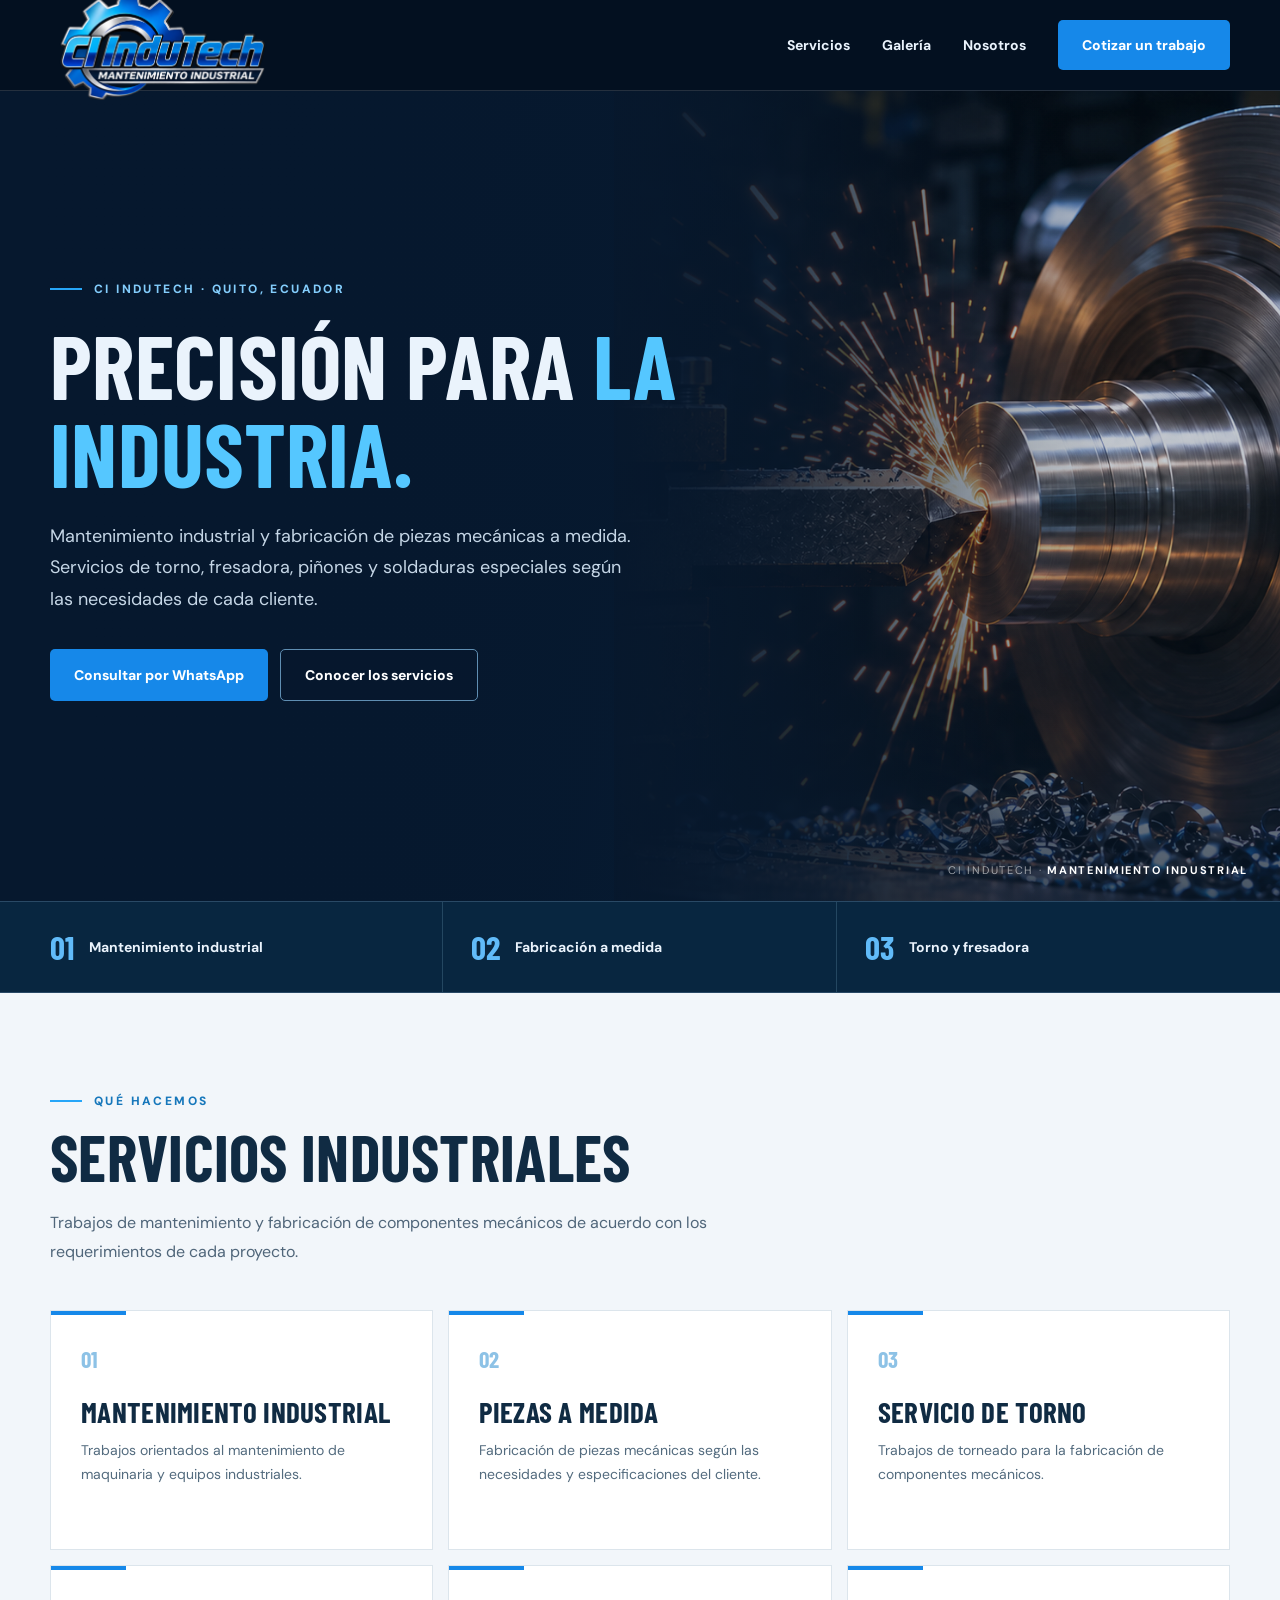
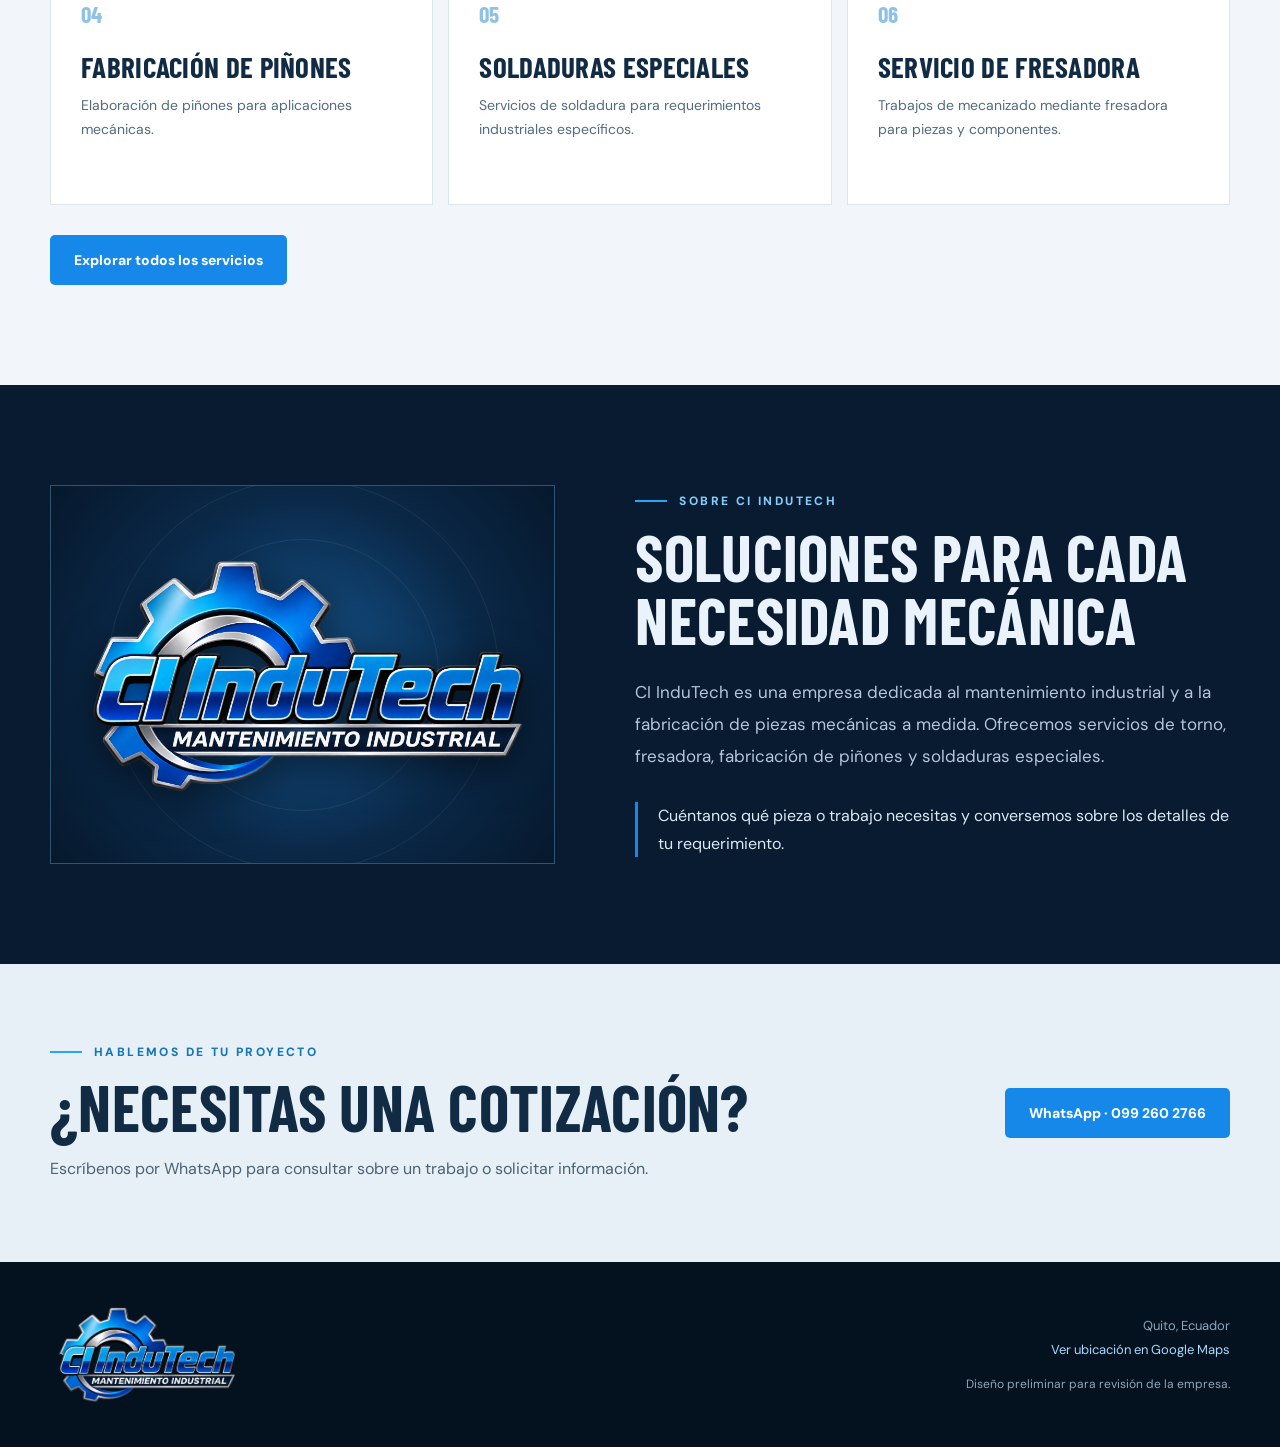
==== commit ac6fb7da: "Simplificar inicio y textos de galería" ====
--- a/index.html
+++ b/index.html
@@ -45,7 +45,6 @@
       <article class="service"><div class="service-num">05</div><h3>Soldaduras especiales</h3><p>Servicios de soldadura para requerimientos industriales específicos.</p></article>
       <article class="service"><div class="service-num">06</div><h3>Servicio de fresadora</h3><p>Trabajos de mecanizado mediante fresadora para piezas y componentes.</p></article>
     </div><div class="work-actions"><a class="btn" href="servicios.html">Explorar todos los servicios</a></div></section>
-    <section class="work" id="galeria"><div class="container"><div class="section-head"><div class="eyebrow">Imágenes y procesos</div><h2>El trabajo detrás de cada pieza</h2><p>Conoce piezas y procesos industriales a través de recreaciones visuales basadas en material de CI InduTech.</p></div><div class="work-grid"><a class="work-item" href="galeria.html"><img src="recreacion-eje-mecanizado.png" alt="Recreación visual de eje mecanizado en torno" loading="lazy"><span class="work-caption"><strong>Mecanizado industrial</strong><small>Ver galería de imágenes</small></span></a><a class="work-item" href="servicios.html"><img src="recreacion-pieza-cobre.png" alt="Recreación visual de pieza de cobre mecanizada" loading="lazy"><span class="work-caption"><strong>Piezas a medida</strong><small>Conocer servicios</small></span></a><a class="work-item" href="contacto.html"><img src="recreacion-reparacion-eje.png" alt="Recreación visual de reparación de eje en torno" loading="lazy"><span class="work-caption"><strong>Tu próximo proyecto</strong><small>Solicitar cotización</small></span></a></div><p class="notice">Imágenes recreadas digitalmente a partir de fotografías y videos proporcionados por la empresa.</p></div></section>
     <section class="about" id="nosotros"><div class="container about-grid"><div class="about-art"><img src="logo-ci-indutech.png" alt="Logotipo original de CI InduTech" loading="lazy" /></div><div><div class="eyebrow">Sobre CI InduTech</div><h2>Soluciones para cada necesidad mecánica</h2><p>CI InduTech es una empresa dedicada al mantenimiento industrial y a la fabricación de piezas mecánicas a medida. Ofrecemos servicios de torno, fresadora, fabricación de piñones y soldaduras especiales.</p><div class="detail">Cuéntanos qué pieza o trabajo necesitas y conversemos sobre los detalles de tu requerimiento.</div></div></div></section>
     <section class="contact" id="contacto"><div class="container contact-grid"><div><div class="eyebrow">Hablemos de tu proyecto</div><h2>¿Necesitas una cotización?</h2><p>Escríbenos por WhatsApp para consultar sobre un trabajo o solicitar información.</p></div><a class="btn" href="https://wa.me/593992602766?text=Hola%2C%20quisiera%20solicitar%20una%20cotizaci%C3%B3n%20a%20CI%20InduTech" target="_blank" rel="noopener noreferrer">WhatsApp · 099 260 2766</a></div></section>
   </main>
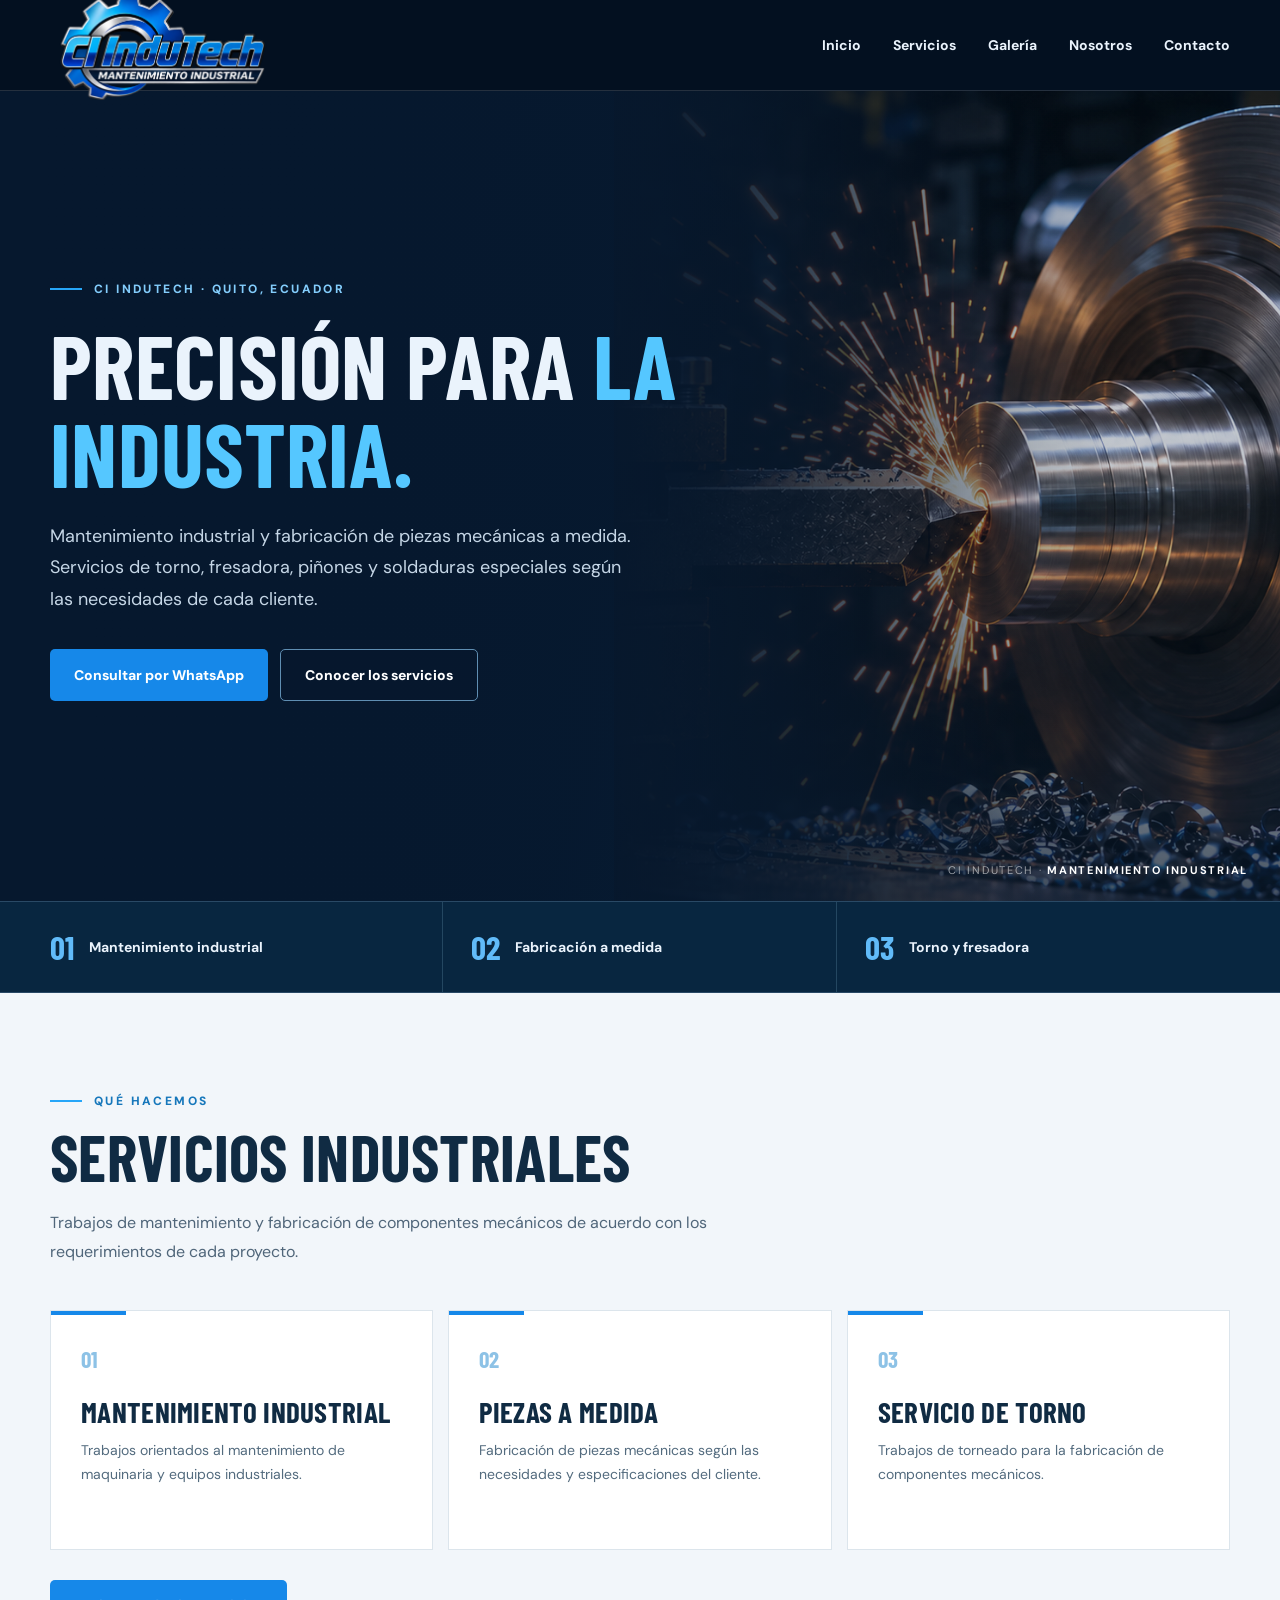
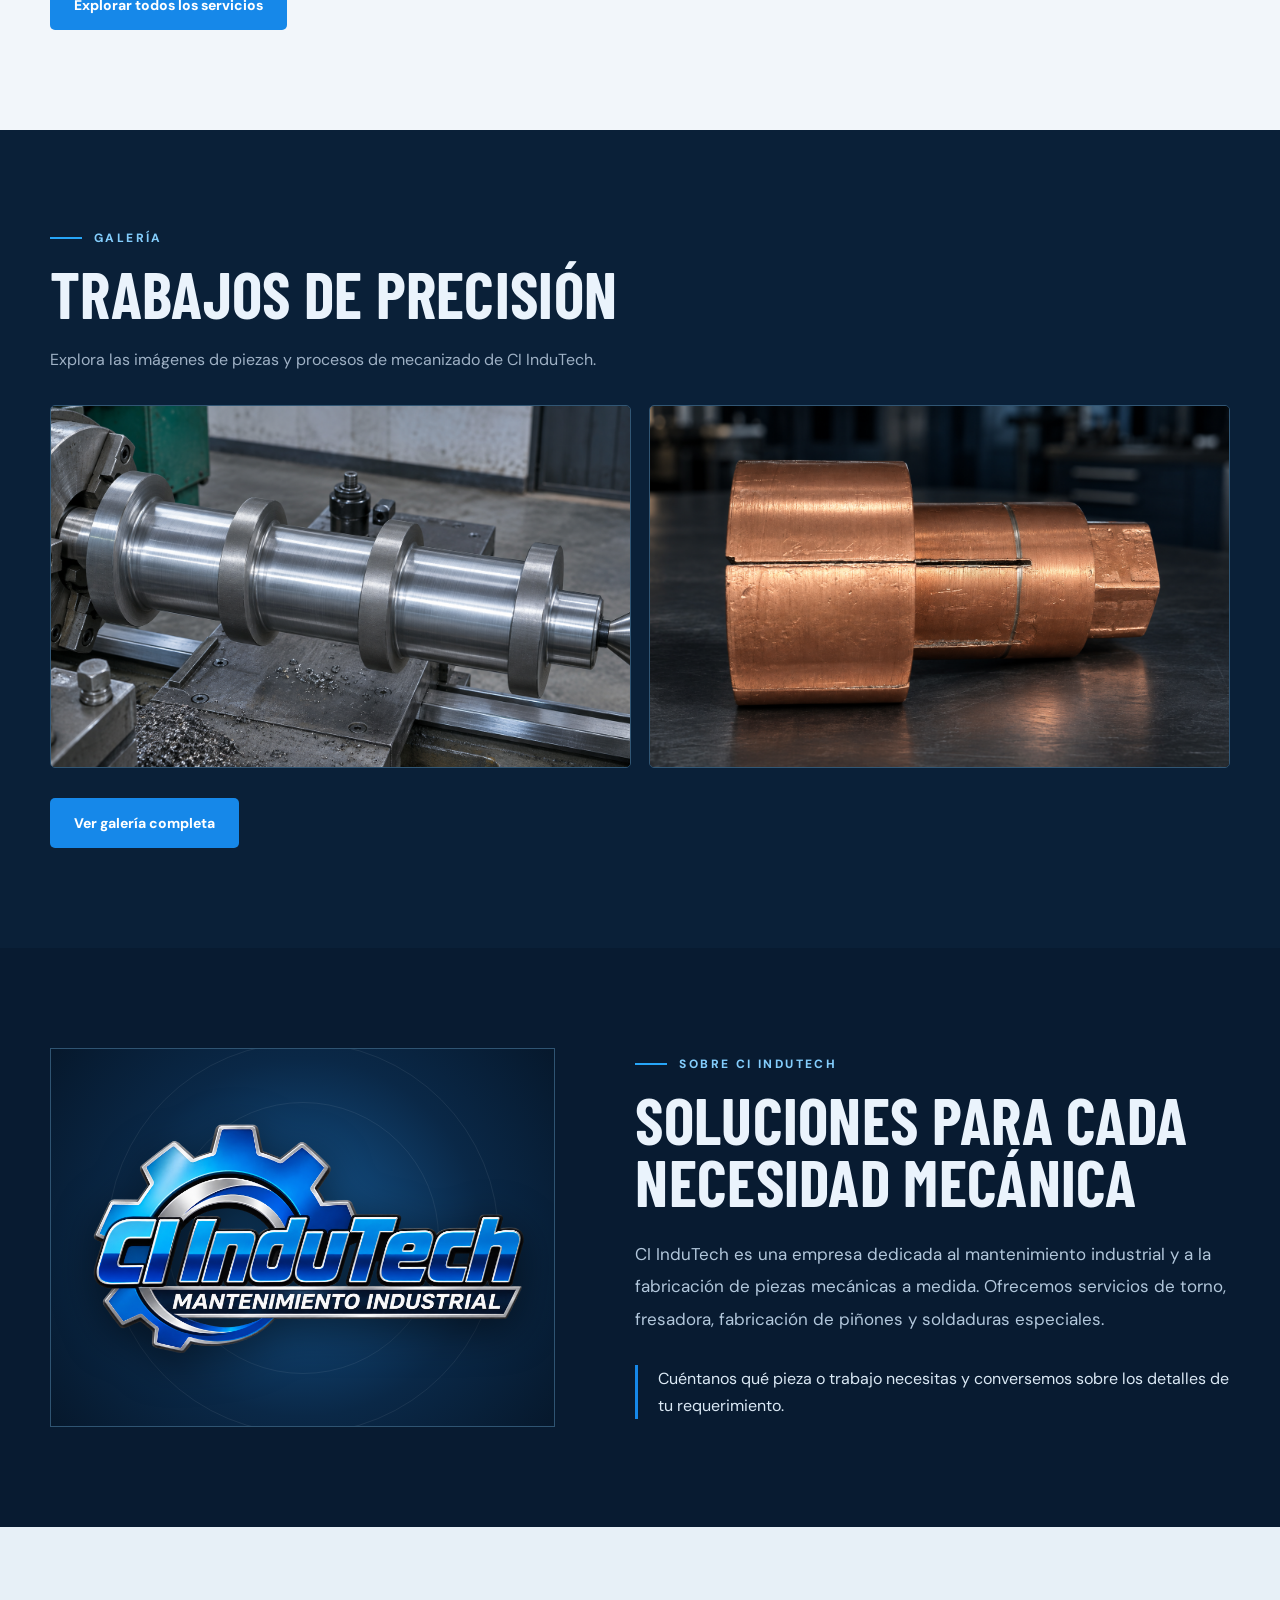
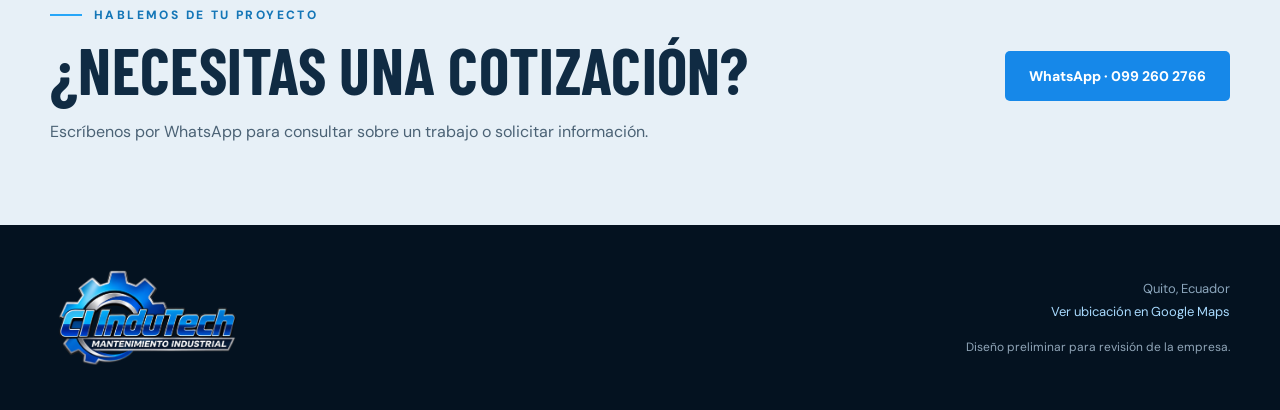
==== commit bb4244b0: "Organizar inicio con resumen de secciones y menú" ====
--- a/index.html
+++ b/index.html
@@ -27,13 +27,14 @@
     .about{background:#081b31}.about-grid{display:grid;grid-template-columns:.85fr 1fr;gap:80px;align-items:center}.about-art{aspect-ratio:4/3;background:radial-gradient(circle at center,#165994,#0a2847 57%,#06182c);display:flex;align-items:center;justify-content:center;border:1px solid #2f5472;position:relative;overflow:hidden}.about-art:before,.about-art:after{content:'';position:absolute;width:390px;height:390px;border:1px solid #ffffff12;border-radius:50%}.about-art:after{width:270px;height:270px}.about-art img{position:relative;z-index:1;width:min(92%,490px);filter:drop-shadow(0 10px 20px #0008)}.about h2{font-size:clamp(42px,5vw,67px);margin:17px 0 24px}.about p{font-size:17px;line-height:1.9;color:#b2c7db}.detail{border-left:3px solid var(--blue);padding-left:20px;margin-top:30px;color:#dbe9f5;font-size:16px;line-height:1.7}
     .contact{background:#e7f0f7;color:#102b43;padding:80px 0}.contact-grid{display:grid;grid-template-columns:1fr auto;align-items:center;gap:35px}.contact h2{font-size:clamp(42px,5vw,64px);margin:16px 0}.contact p{margin:0;color:#4b6275;line-height:1.7}.contact .eyebrow{color:#1476b7}.contact .btn{white-space:nowrap}
     .work{background:#0a2038}.work-grid{display:grid;grid-template-columns:1.45fr 1fr;gap:18px}.work-item{display:block;position:relative;min-height:300px;overflow:hidden;border:1px solid #315674;background:#102c4b}.work-item:first-child{grid-row:span 2;min-height:620px}.work-item img{width:100%;height:100%;position:absolute;inset:0;object-fit:cover;transition:transform .4s}.work-item:hover img{transform:scale(1.05)}.work-item:after{content:'';position:absolute;inset:0;background:linear-gradient(0deg,#031323e8,transparent 65%)}.work-caption{position:absolute;z-index:2;left:27px;bottom:25px;right:27px}.work-caption strong{display:block;font-family:'Barlow Condensed';text-transform:uppercase;font-size:32px;line-height:1}.work-caption small{display:block;color:#b5d0e7;margin-top:8px}.work-actions{margin-top:30px}.notice{font-size:13px;color:#91a9bd;line-height:1.6;margin:22px 0 0}
+    .gallery-preview{background:#0a2038}.gallery-preview .section-head{margin-bottom:30px}.preview-grid{display:grid;grid-template-columns:repeat(2,1fr);gap:18px}.preview-grid a{position:relative;display:block;aspect-ratio:1.6;overflow:hidden;background:#102c4b;border:1px solid #315674;border-radius:5px}.preview-grid img{width:100%;height:100%;object-fit:cover;transition:transform .3s}.preview-grid a:hover img{transform:scale(1.04)}.gallery-preview .section-head p{max-width:560px}
     footer{background:#041220;padding:45px 0}.footer-grid{display:flex;gap:25px;align-items:center;justify-content:space-between}.footer-grid img{width:190px}.footer-right{text-align:right;color:#8ca6bc;font-size:13px;line-height:1.8}.footer-right a{color:#a8dafe}.small{font-size:12px;color:#91a6b8;margin-top:13px}
-    @media(max-width:850px){.nav{height:80px}.brand img{width:172px}.menu{gap:15px}.menu .nav-section{display:none}.hero{min-height:620px}.hero-photo{width:100%;opacity:.39}.hero:after{background:linear-gradient(90deg,#051629ed,#0516298c)}.hero .container{padding:72px 0}.strip-grid{grid-template-columns:1fr}.strip-grid div{padding:15px 0;border-right:0;border-bottom:1px solid #244761}.strip-grid div:last-child{border-bottom:0}.service-grid{grid-template-columns:repeat(2,1fr)}.about-grid{grid-template-columns:1fr;gap:35px}.about-art{max-width:620px}.work-grid{grid-template-columns:1fr}.work-item:first-child{grid-row:auto;min-height:360px}.work-item{min-height:260px}.contact-grid{grid-template-columns:1fr}.contact .btn{justify-self:start}}
-    @media(max-width:540px){.container{width:min(100% - 32px,1180px)}.nav{height:72px}.brand img{width:145px}.menu .btn{padding:11px 13px;font-size:12px}.hero{min-height:590px}.eyebrow{font-size:11px;letter-spacing:1.5px}h1{font-size:59px}.lead{font-size:16px}.hero-actions{flex-direction:column;align-items:stretch}.service-grid{grid-template-columns:1fr}.service{min-height:185px}.service h3{margin-top:18px}section{padding:73px 0}.footer-grid{flex-direction:column;align-items:flex-start}.footer-right{text-align:left}}
+    @media(max-width:850px){.nav{height:auto;min-height:80px;flex-wrap:wrap;padding:12px 0;gap:12px}.brand img{width:172px}.menu{width:100%;overflow-x:auto;gap:22px;white-space:nowrap;padding:7px 0}.hero{min-height:620px}.hero-photo{width:100%;opacity:.39}.hero:after{background:linear-gradient(90deg,#051629ed,#0516298c)}.hero .container{padding:72px 0}.strip-grid{grid-template-columns:1fr}.strip-grid div{padding:15px 0;border-right:0;border-bottom:1px solid #244761}.strip-grid div:last-child{border-bottom:0}.service-grid{grid-template-columns:repeat(2,1fr)}.about-grid{grid-template-columns:1fr;gap:35px}.about-art{max-width:620px}.preview-grid{grid-template-columns:1fr}.contact-grid{grid-template-columns:1fr}.contact .btn{justify-self:start}}
+    @media(max-width:540px){.container{width:min(100% - 32px,1180px)}.brand img{width:145px}.menu{font-size:13px;gap:18px}.menu .btn{padding:10px 12px;font-size:12px}.hero{min-height:590px}.eyebrow{font-size:11px;letter-spacing:1.5px}h1{font-size:59px}.lead{font-size:16px}.hero-actions{flex-direction:column;align-items:stretch}.service-grid{grid-template-columns:1fr}.service{min-height:185px}.service h3{margin-top:18px}section{padding:73px 0}.footer-grid{flex-direction:column;align-items:flex-start}.footer-right{text-align:left}}
   </style>
 </head>
 <body>
-  <header><div class="container nav"><a class="brand" href="index.html" aria-label="CI InduTech, inicio"><img src="logo-ci-indutech.png" alt="CI InduTech, Mantenimiento Industrial" /></a><nav class="menu" aria-label="Navegación principal"><a class="nav-section" href="servicios.html">Servicios</a><a class="nav-section" href="galeria.html">Galería</a><a class="nav-section" href="#nosotros">Nosotros</a><a class="btn" href="contacto.html">Cotizar un trabajo</a></nav></div></header>
+  <header><div class="container nav"><a class="brand" href="index.html" aria-label="CI InduTech, inicio"><img src="logo-ci-indutech.png" alt="CI InduTech, Mantenimiento Industrial" /></a><nav class="menu" aria-label="Navegación principal"><a href="#inicio">Inicio</a><a href="servicios.html">Servicios</a><a href="galeria.html">Galería</a><a href="#nosotros">Nosotros</a><a href="contacto.html">Contacto</a></nav></div></header>
   <main>
     <section class="hero" id="inicio"><div class="hero-photo" role="img" aria-label="Imagen ilustrativa de trabajo con torno industrial"></div><div class="container"><div class="eyebrow">CI InduTech · Quito, Ecuador</div><h1>Precisión para <span>la industria.</span></h1><p class="lead">Mantenimiento industrial y fabricación de piezas mecánicas a medida. Servicios de torno, fresadora, piñones y soldaduras especiales según las necesidades de cada cliente.</p><div class="hero-actions"><a class="btn" href="https://wa.me/593992602766?text=Hola%2C%20quisiera%20consultar%20por%20un%20trabajo%20con%20CI%20InduTech" target="_blank" rel="noopener noreferrer">Consultar por WhatsApp</a><a class="btn outline" href="#servicios">Conocer los servicios</a></div></div><div class="hero-mark">CI InduTech · <strong>Mantenimiento industrial</strong></div></section>
     <div class="strip"><div class="container strip-grid"><div><span>01</span> Mantenimiento industrial</div><div><span>02</span> Fabricación a medida</div><div><span>03</span> Torno y fresadora</div></div></div>
@@ -41,10 +42,8 @@
       <article class="service"><div class="service-num">01</div><h3>Mantenimiento industrial</h3><p>Trabajos orientados al mantenimiento de maquinaria y equipos industriales.</p></article>
       <article class="service"><div class="service-num">02</div><h3>Piezas a medida</h3><p>Fabricación de piezas mecánicas según las necesidades y especificaciones del cliente.</p></article>
       <article class="service"><div class="service-num">03</div><h3>Servicio de torno</h3><p>Trabajos de torneado para la fabricación de componentes mecánicos.</p></article>
-      <article class="service"><div class="service-num">04</div><h3>Fabricación de piñones</h3><p>Elaboración de piñones para aplicaciones mecánicas.</p></article>
-      <article class="service"><div class="service-num">05</div><h3>Soldaduras especiales</h3><p>Servicios de soldadura para requerimientos industriales específicos.</p></article>
-      <article class="service"><div class="service-num">06</div><h3>Servicio de fresadora</h3><p>Trabajos de mecanizado mediante fresadora para piezas y componentes.</p></article>
     </div><div class="work-actions"><a class="btn" href="servicios.html">Explorar todos los servicios</a></div></section>
+    <section class="gallery-preview" id="galeria"><div class="container"><div class="section-head"><div class="eyebrow">Galería</div><h2>Trabajos de precisión</h2><p>Explora las imágenes de piezas y procesos de mecanizado de CI InduTech.</p></div><div class="preview-grid"><a href="galeria.html" aria-label="Abrir galería de mecanizado"><img src="recreacion-eje-mecanizado.png" alt="Pieza mecanizada en torno" loading="lazy"></a><a href="galeria.html" aria-label="Abrir galería de piezas"><img src="recreacion-pieza-cobre.png" alt="Pieza de cobre mecanizada" loading="lazy"></a></div><div class="work-actions"><a class="btn" href="galeria.html">Ver galería completa</a></div></div></section>
     <section class="about" id="nosotros"><div class="container about-grid"><div class="about-art"><img src="logo-ci-indutech.png" alt="Logotipo original de CI InduTech" loading="lazy" /></div><div><div class="eyebrow">Sobre CI InduTech</div><h2>Soluciones para cada necesidad mecánica</h2><p>CI InduTech es una empresa dedicada al mantenimiento industrial y a la fabricación de piezas mecánicas a medida. Ofrecemos servicios de torno, fresadora, fabricación de piñones y soldaduras especiales.</p><div class="detail">Cuéntanos qué pieza o trabajo necesitas y conversemos sobre los detalles de tu requerimiento.</div></div></div></section>
     <section class="contact" id="contacto"><div class="container contact-grid"><div><div class="eyebrow">Hablemos de tu proyecto</div><h2>¿Necesitas una cotización?</h2><p>Escríbenos por WhatsApp para consultar sobre un trabajo o solicitar información.</p></div><a class="btn" href="https://wa.me/593992602766?text=Hola%2C%20quisiera%20solicitar%20una%20cotizaci%C3%B3n%20a%20CI%20InduTech" target="_blank" rel="noopener noreferrer">WhatsApp · 099 260 2766</a></div></section>
   </main>
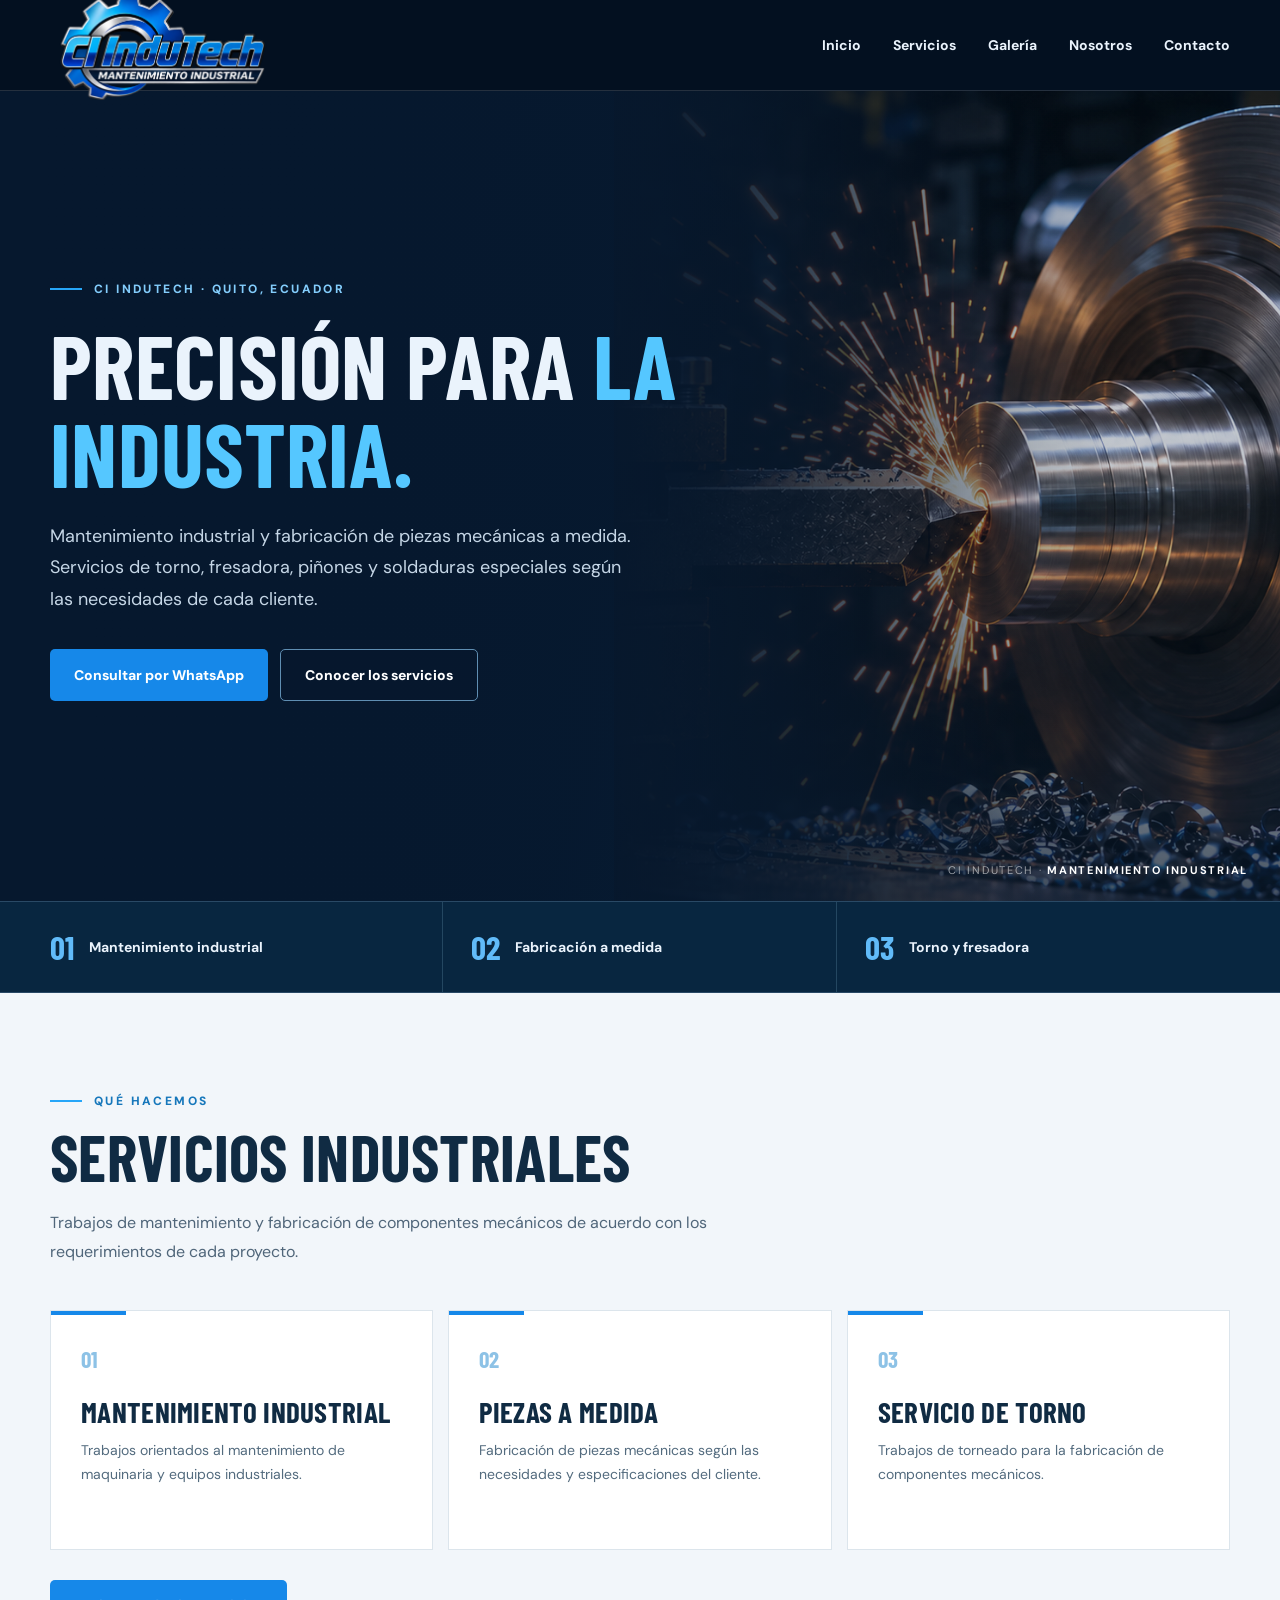
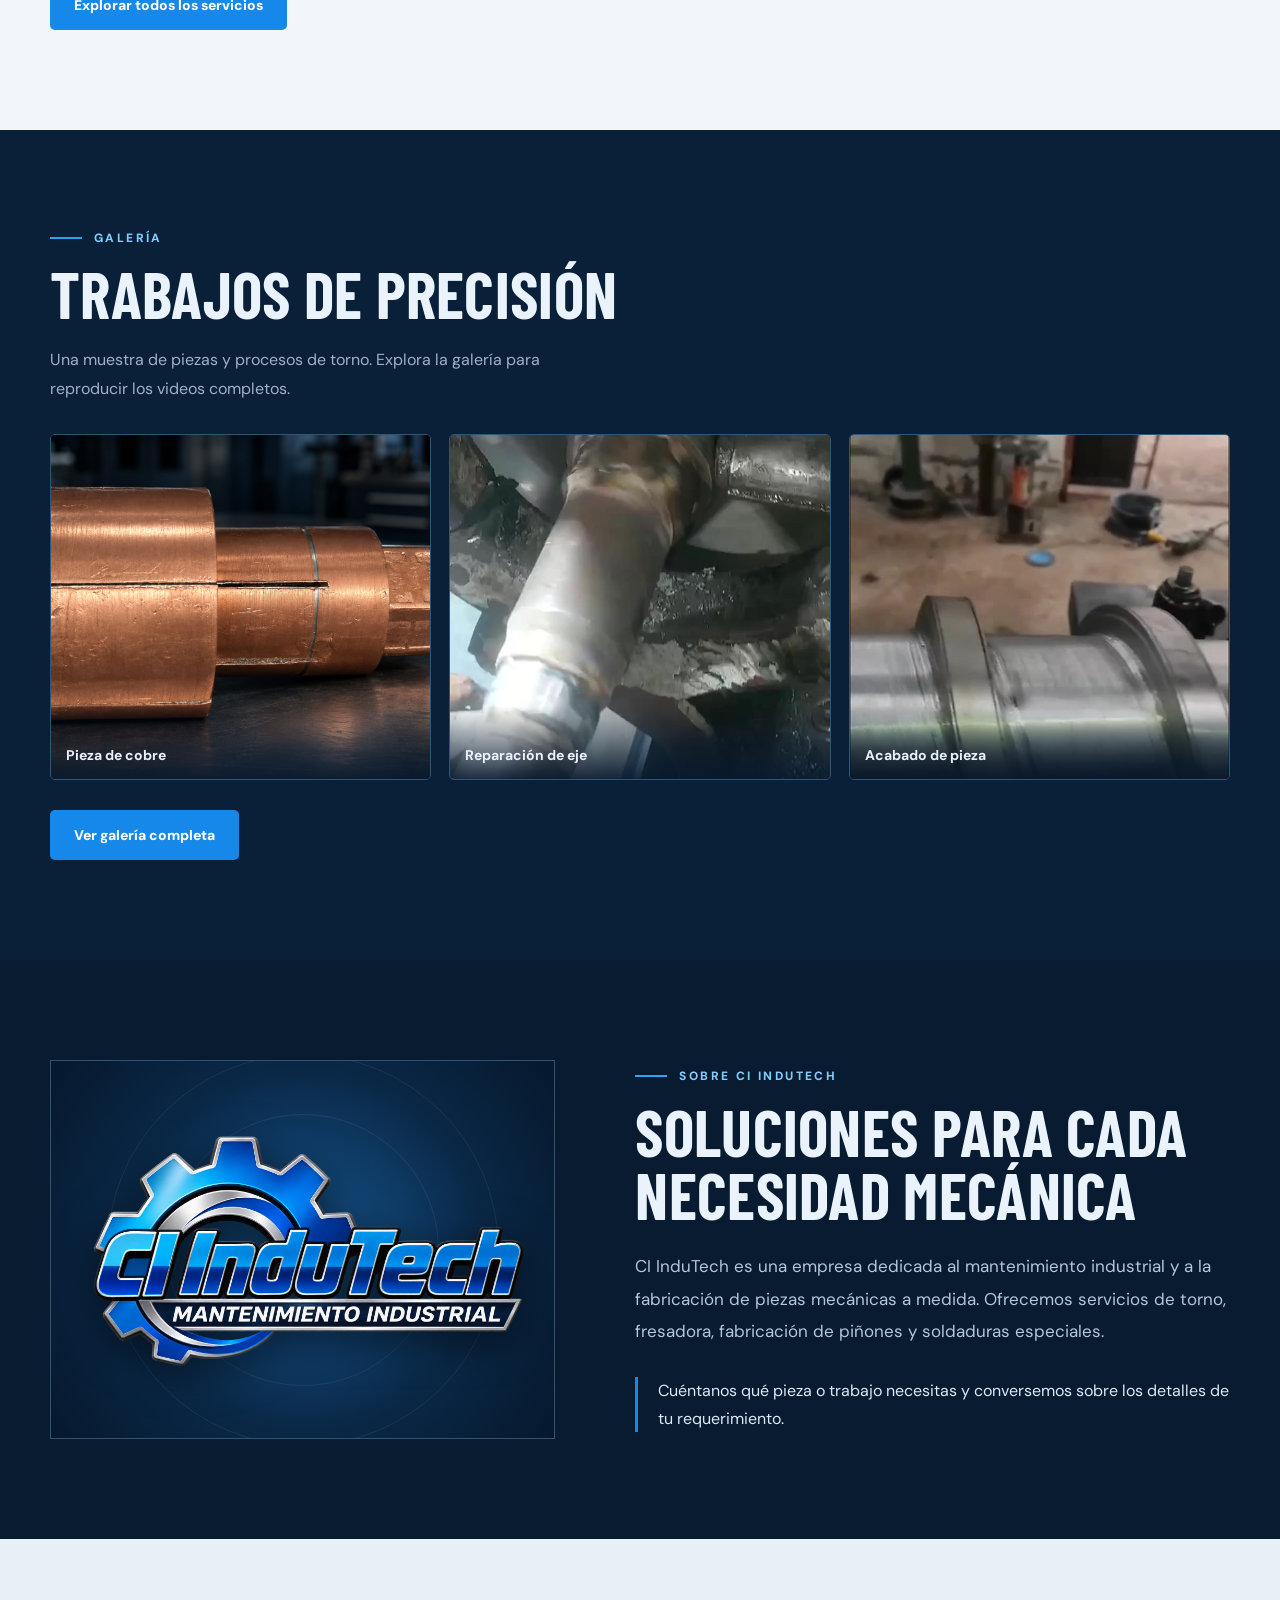
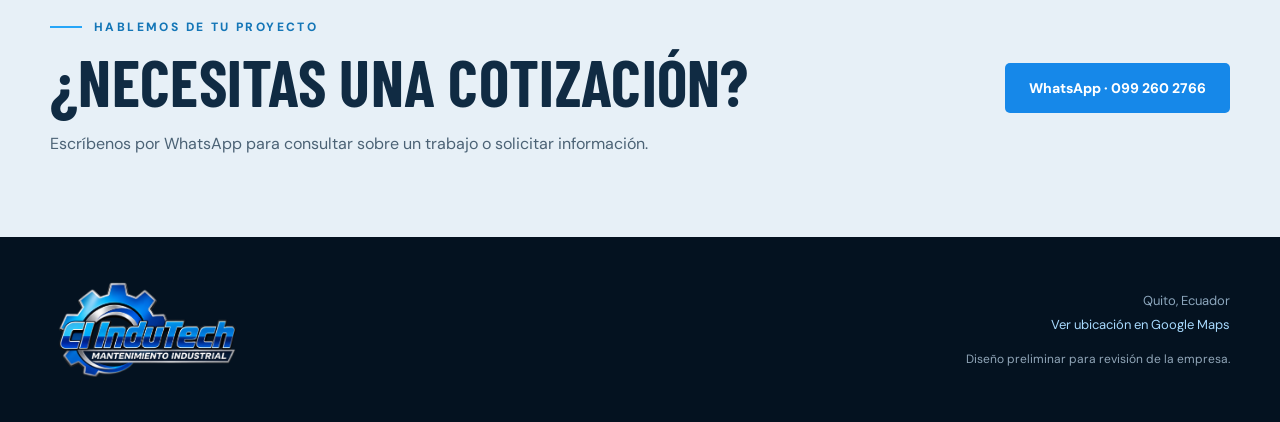
==== commit 8252ef4c: "Reemplazar fotos por videos en galería" ====
--- a/index.html
+++ b/index.html
@@ -27,7 +27,7 @@
     .about{background:#081b31}.about-grid{display:grid;grid-template-columns:.85fr 1fr;gap:80px;align-items:center}.about-art{aspect-ratio:4/3;background:radial-gradient(circle at center,#165994,#0a2847 57%,#06182c);display:flex;align-items:center;justify-content:center;border:1px solid #2f5472;position:relative;overflow:hidden}.about-art:before,.about-art:after{content:'';position:absolute;width:390px;height:390px;border:1px solid #ffffff12;border-radius:50%}.about-art:after{width:270px;height:270px}.about-art img{position:relative;z-index:1;width:min(92%,490px);filter:drop-shadow(0 10px 20px #0008)}.about h2{font-size:clamp(42px,5vw,67px);margin:17px 0 24px}.about p{font-size:17px;line-height:1.9;color:#b2c7db}.detail{border-left:3px solid var(--blue);padding-left:20px;margin-top:30px;color:#dbe9f5;font-size:16px;line-height:1.7}
     .contact{background:#e7f0f7;color:#102b43;padding:80px 0}.contact-grid{display:grid;grid-template-columns:1fr auto;align-items:center;gap:35px}.contact h2{font-size:clamp(42px,5vw,64px);margin:16px 0}.contact p{margin:0;color:#4b6275;line-height:1.7}.contact .eyebrow{color:#1476b7}.contact .btn{white-space:nowrap}
     .work{background:#0a2038}.work-grid{display:grid;grid-template-columns:1.45fr 1fr;gap:18px}.work-item{display:block;position:relative;min-height:300px;overflow:hidden;border:1px solid #315674;background:#102c4b}.work-item:first-child{grid-row:span 2;min-height:620px}.work-item img{width:100%;height:100%;position:absolute;inset:0;object-fit:cover;transition:transform .4s}.work-item:hover img{transform:scale(1.05)}.work-item:after{content:'';position:absolute;inset:0;background:linear-gradient(0deg,#031323e8,transparent 65%)}.work-caption{position:absolute;z-index:2;left:27px;bottom:25px;right:27px}.work-caption strong{display:block;font-family:'Barlow Condensed';text-transform:uppercase;font-size:32px;line-height:1}.work-caption small{display:block;color:#b5d0e7;margin-top:8px}.work-actions{margin-top:30px}.notice{font-size:13px;color:#91a9bd;line-height:1.6;margin:22px 0 0}
-    .gallery-preview{background:#0a2038}.gallery-preview .section-head{margin-bottom:30px}.preview-grid{display:grid;grid-template-columns:repeat(2,1fr);gap:18px}.preview-grid a{position:relative;display:block;aspect-ratio:1.6;overflow:hidden;background:#102c4b;border:1px solid #315674;border-radius:5px}.preview-grid img{width:100%;height:100%;object-fit:cover;transition:transform .3s}.preview-grid a:hover img{transform:scale(1.04)}.gallery-preview .section-head p{max-width:560px}
+    .gallery-preview{background:#0a2038}.gallery-preview .section-head{margin-bottom:30px}.preview-grid{display:grid;grid-template-columns:repeat(3,1fr);gap:18px}.preview-grid a{position:relative;display:block;aspect-ratio:1.1;overflow:hidden;background:#102c4b;border:1px solid #315674;border-radius:5px}.preview-grid img,.preview-grid video{width:100%;height:100%;object-fit:cover;transition:transform .3s}.preview-grid a:hover img,.preview-grid a:hover video{transform:scale(1.04)}.preview-grid a:after{content:attr(data-label);position:absolute;bottom:0;left:0;right:0;background:linear-gradient(transparent,#06182de8);padding:40px 15px 15px;font-size:14px;font-weight:700}.gallery-preview .section-head p{max-width:560px}
     footer{background:#041220;padding:45px 0}.footer-grid{display:flex;gap:25px;align-items:center;justify-content:space-between}.footer-grid img{width:190px}.footer-right{text-align:right;color:#8ca6bc;font-size:13px;line-height:1.8}.footer-right a{color:#a8dafe}.small{font-size:12px;color:#91a6b8;margin-top:13px}
     @media(max-width:850px){.nav{height:auto;min-height:80px;flex-wrap:wrap;padding:12px 0;gap:12px}.brand img{width:172px}.menu{width:100%;overflow-x:auto;gap:22px;white-space:nowrap;padding:7px 0}.hero{min-height:620px}.hero-photo{width:100%;opacity:.39}.hero:after{background:linear-gradient(90deg,#051629ed,#0516298c)}.hero .container{padding:72px 0}.strip-grid{grid-template-columns:1fr}.strip-grid div{padding:15px 0;border-right:0;border-bottom:1px solid #244761}.strip-grid div:last-child{border-bottom:0}.service-grid{grid-template-columns:repeat(2,1fr)}.about-grid{grid-template-columns:1fr;gap:35px}.about-art{max-width:620px}.preview-grid{grid-template-columns:1fr}.contact-grid{grid-template-columns:1fr}.contact .btn{justify-self:start}}
     @media(max-width:540px){.container{width:min(100% - 32px,1180px)}.brand img{width:145px}.menu{font-size:13px;gap:18px}.menu .btn{padding:10px 12px;font-size:12px}.hero{min-height:590px}.eyebrow{font-size:11px;letter-spacing:1.5px}h1{font-size:59px}.lead{font-size:16px}.hero-actions{flex-direction:column;align-items:stretch}.service-grid{grid-template-columns:1fr}.service{min-height:185px}.service h3{margin-top:18px}section{padding:73px 0}.footer-grid{flex-direction:column;align-items:flex-start}.footer-right{text-align:left}}
@@ -43,7 +43,7 @@
       <article class="service"><div class="service-num">02</div><h3>Piezas a medida</h3><p>Fabricación de piezas mecánicas según las necesidades y especificaciones del cliente.</p></article>
       <article class="service"><div class="service-num">03</div><h3>Servicio de torno</h3><p>Trabajos de torneado para la fabricación de componentes mecánicos.</p></article>
     </div><div class="work-actions"><a class="btn" href="servicios.html">Explorar todos los servicios</a></div></section>
-    <section class="gallery-preview" id="galeria"><div class="container"><div class="section-head"><div class="eyebrow">Galería</div><h2>Trabajos de precisión</h2><p>Explora las imágenes de piezas y procesos de mecanizado de CI InduTech.</p></div><div class="preview-grid"><a href="galeria.html" aria-label="Abrir galería de mecanizado"><img src="recreacion-eje-mecanizado.png" alt="Pieza mecanizada en torno" loading="lazy"></a><a href="galeria.html" aria-label="Abrir galería de piezas"><img src="recreacion-pieza-cobre.png" alt="Pieza de cobre mecanizada" loading="lazy"></a></div><div class="work-actions"><a class="btn" href="galeria.html">Ver galería completa</a></div></div></section>
+    <section class="gallery-preview" id="galeria"><div class="container"><div class="section-head"><div class="eyebrow">Galería</div><h2>Trabajos de precisión</h2><p>Una muestra de piezas y procesos de torno. Explora la galería para reproducir los videos completos.</p></div><div class="preview-grid"><a href="galeria.html" data-label="Pieza de cobre" aria-label="Ver foto de pieza de cobre"><img src="recreacion-pieza-cobre.png" alt="Pieza de cobre mecanizada" loading="lazy"></a><a href="galeria.html" data-label="Reparación de eje" aria-label="Ver video de reparación de eje"><img src="poster-reparacion.jpg" alt="Fotograma del video de reparación de eje" loading="lazy"></a><a href="galeria.html" data-label="Acabado de pieza" aria-label="Ver video de acabado de pieza"><img src="poster-acabado.jpg" alt="Fotograma del video de acabado de pieza" loading="lazy"></a></div><div class="work-actions"><a class="btn" href="galeria.html">Ver galería completa</a></div></div></section>
     <section class="about" id="nosotros"><div class="container about-grid"><div class="about-art"><img src="logo-ci-indutech.png" alt="Logotipo original de CI InduTech" loading="lazy" /></div><div><div class="eyebrow">Sobre CI InduTech</div><h2>Soluciones para cada necesidad mecánica</h2><p>CI InduTech es una empresa dedicada al mantenimiento industrial y a la fabricación de piezas mecánicas a medida. Ofrecemos servicios de torno, fresadora, fabricación de piñones y soldaduras especiales.</p><div class="detail">Cuéntanos qué pieza o trabajo necesitas y conversemos sobre los detalles de tu requerimiento.</div></div></div></section>
     <section class="contact" id="contacto"><div class="container contact-grid"><div><div class="eyebrow">Hablemos de tu proyecto</div><h2>¿Necesitas una cotización?</h2><p>Escríbenos por WhatsApp para consultar sobre un trabajo o solicitar información.</p></div><a class="btn" href="https://wa.me/593992602766?text=Hola%2C%20quisiera%20solicitar%20una%20cotizaci%C3%B3n%20a%20CI%20InduTech" target="_blank" rel="noopener noreferrer">WhatsApp · 099 260 2766</a></div></section>
   </main>
